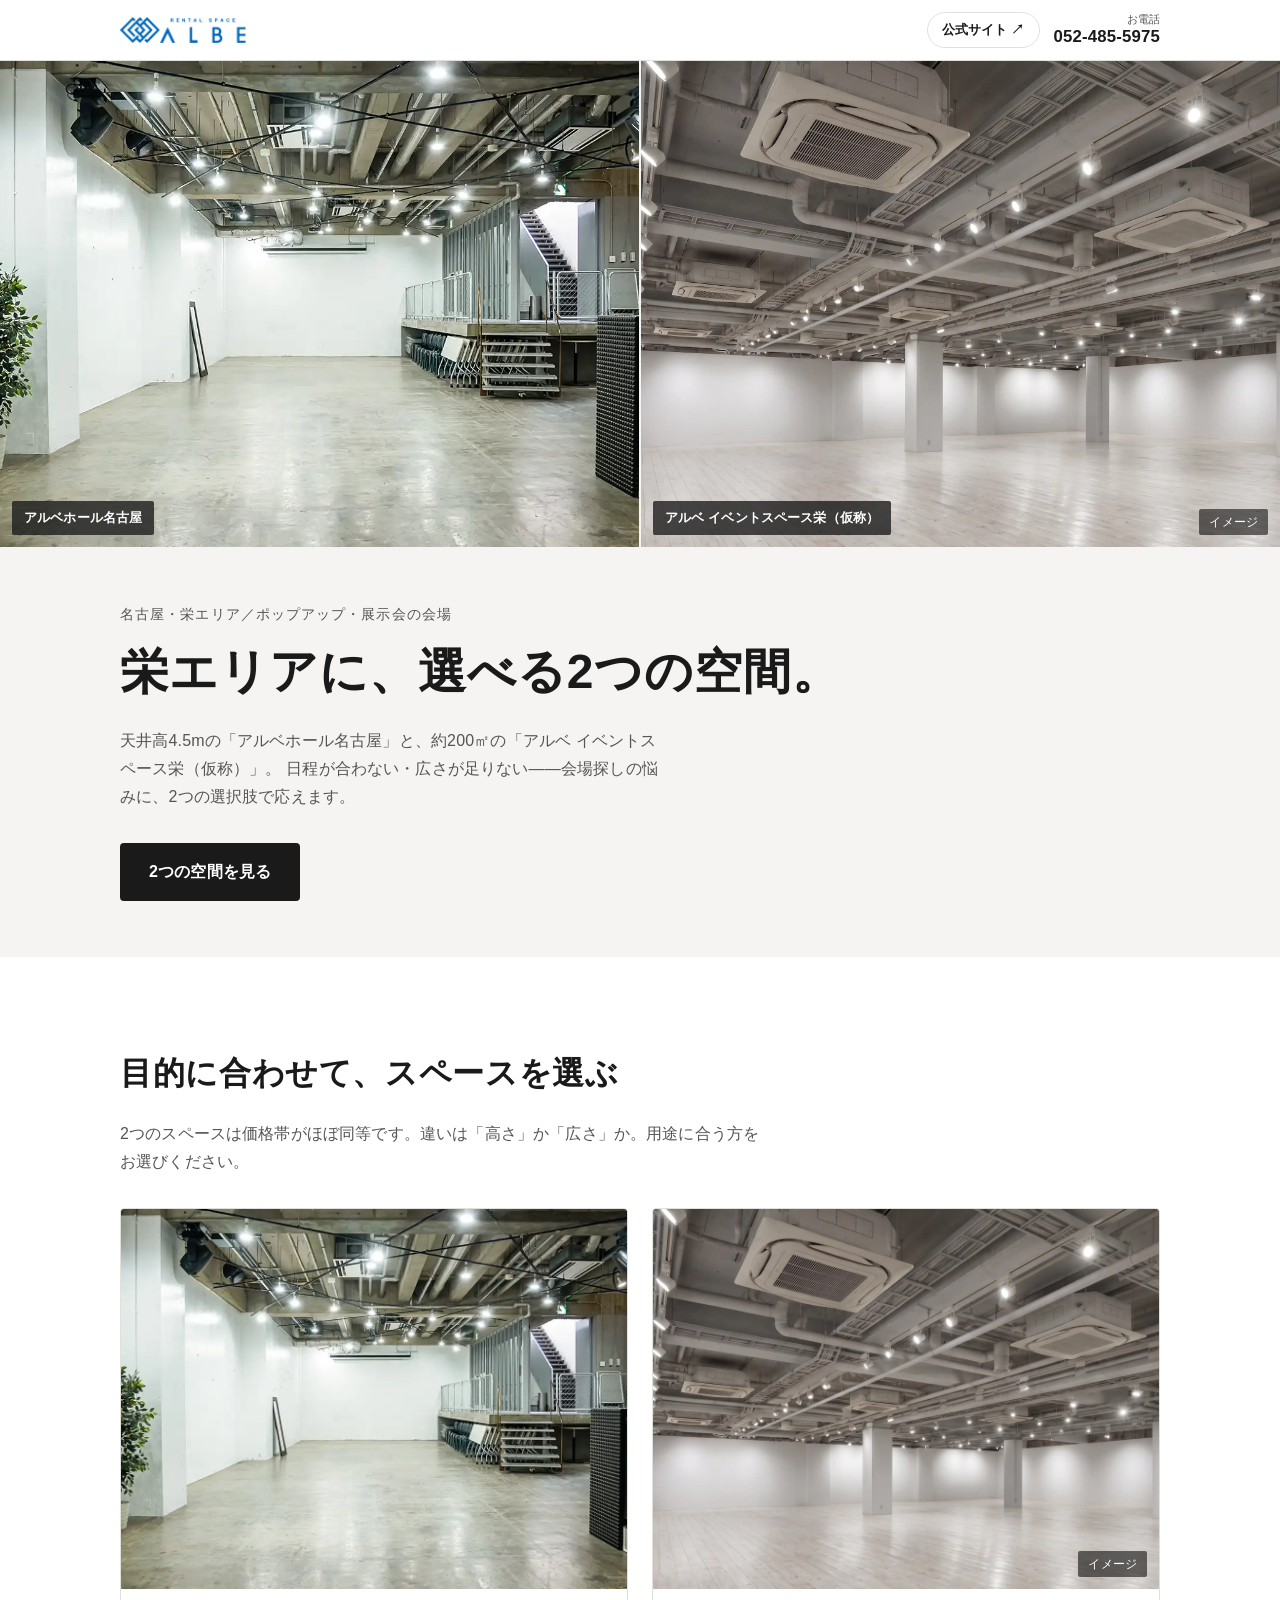
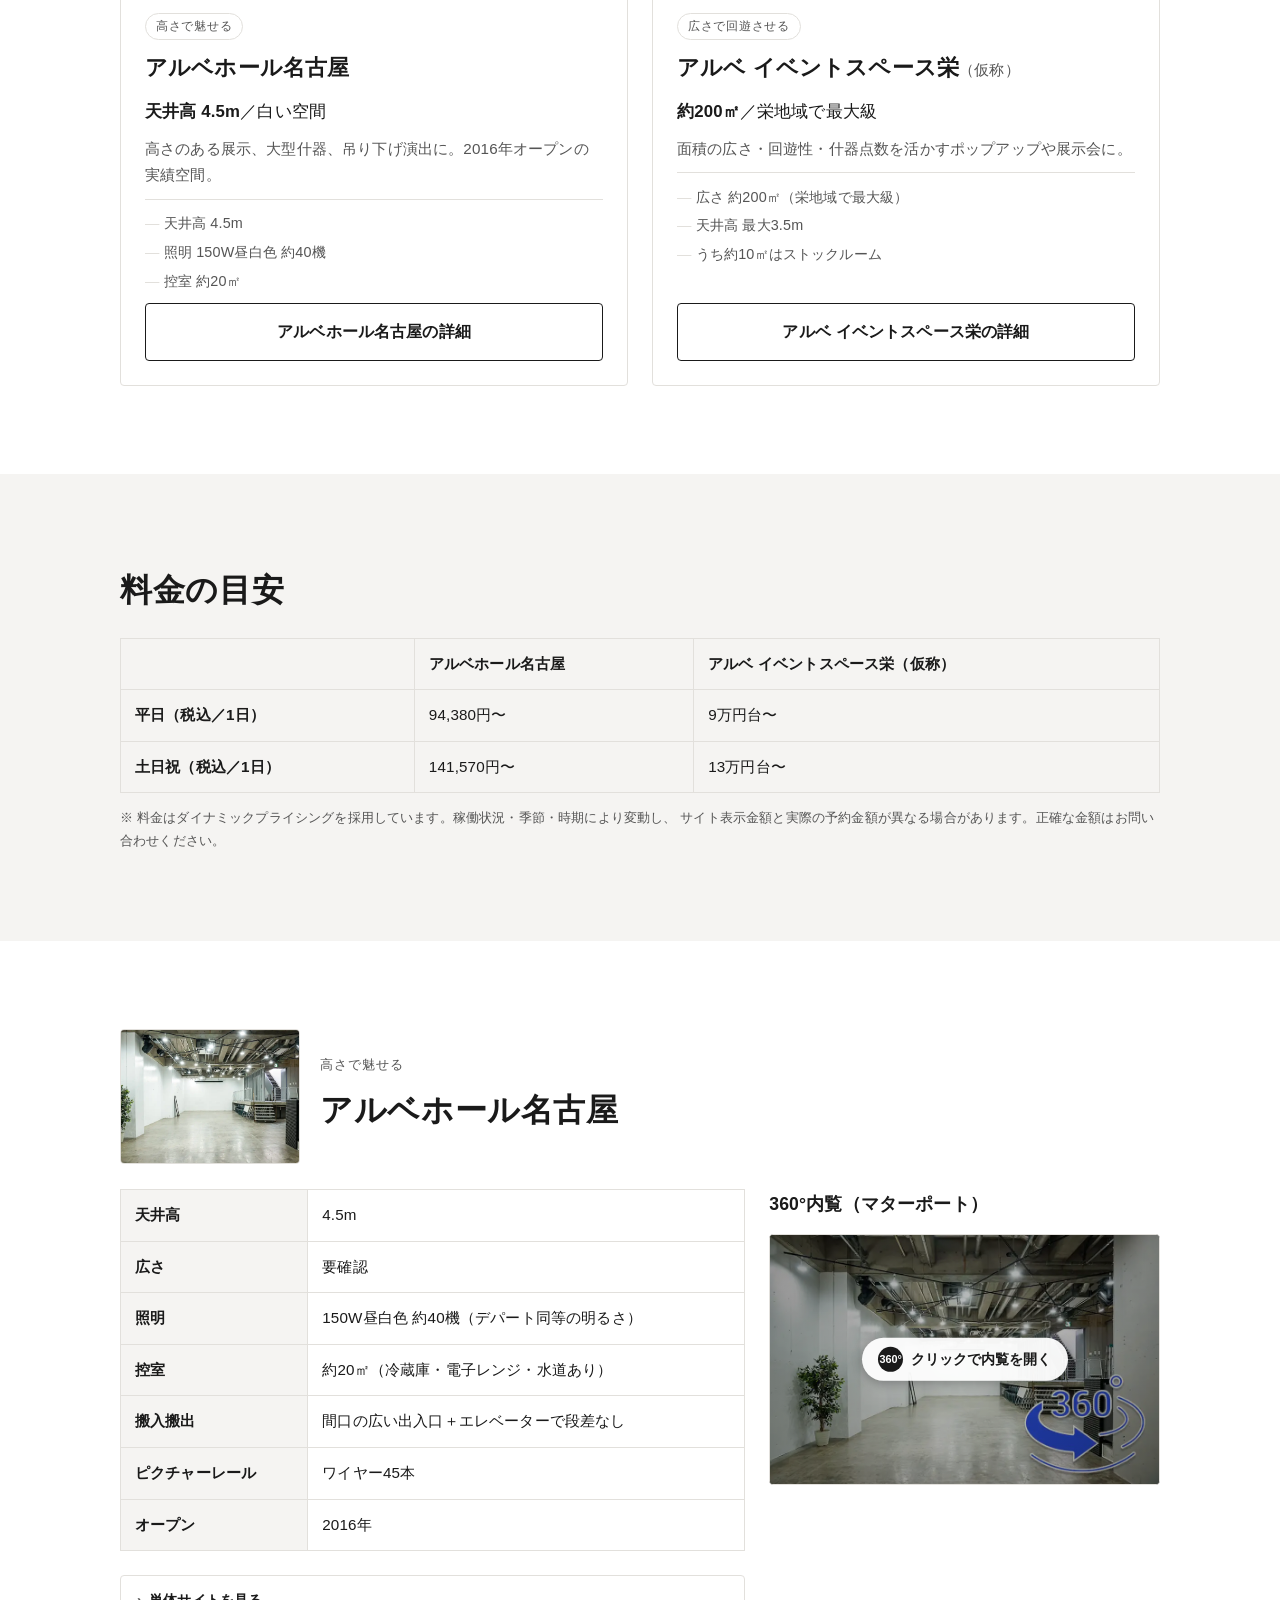
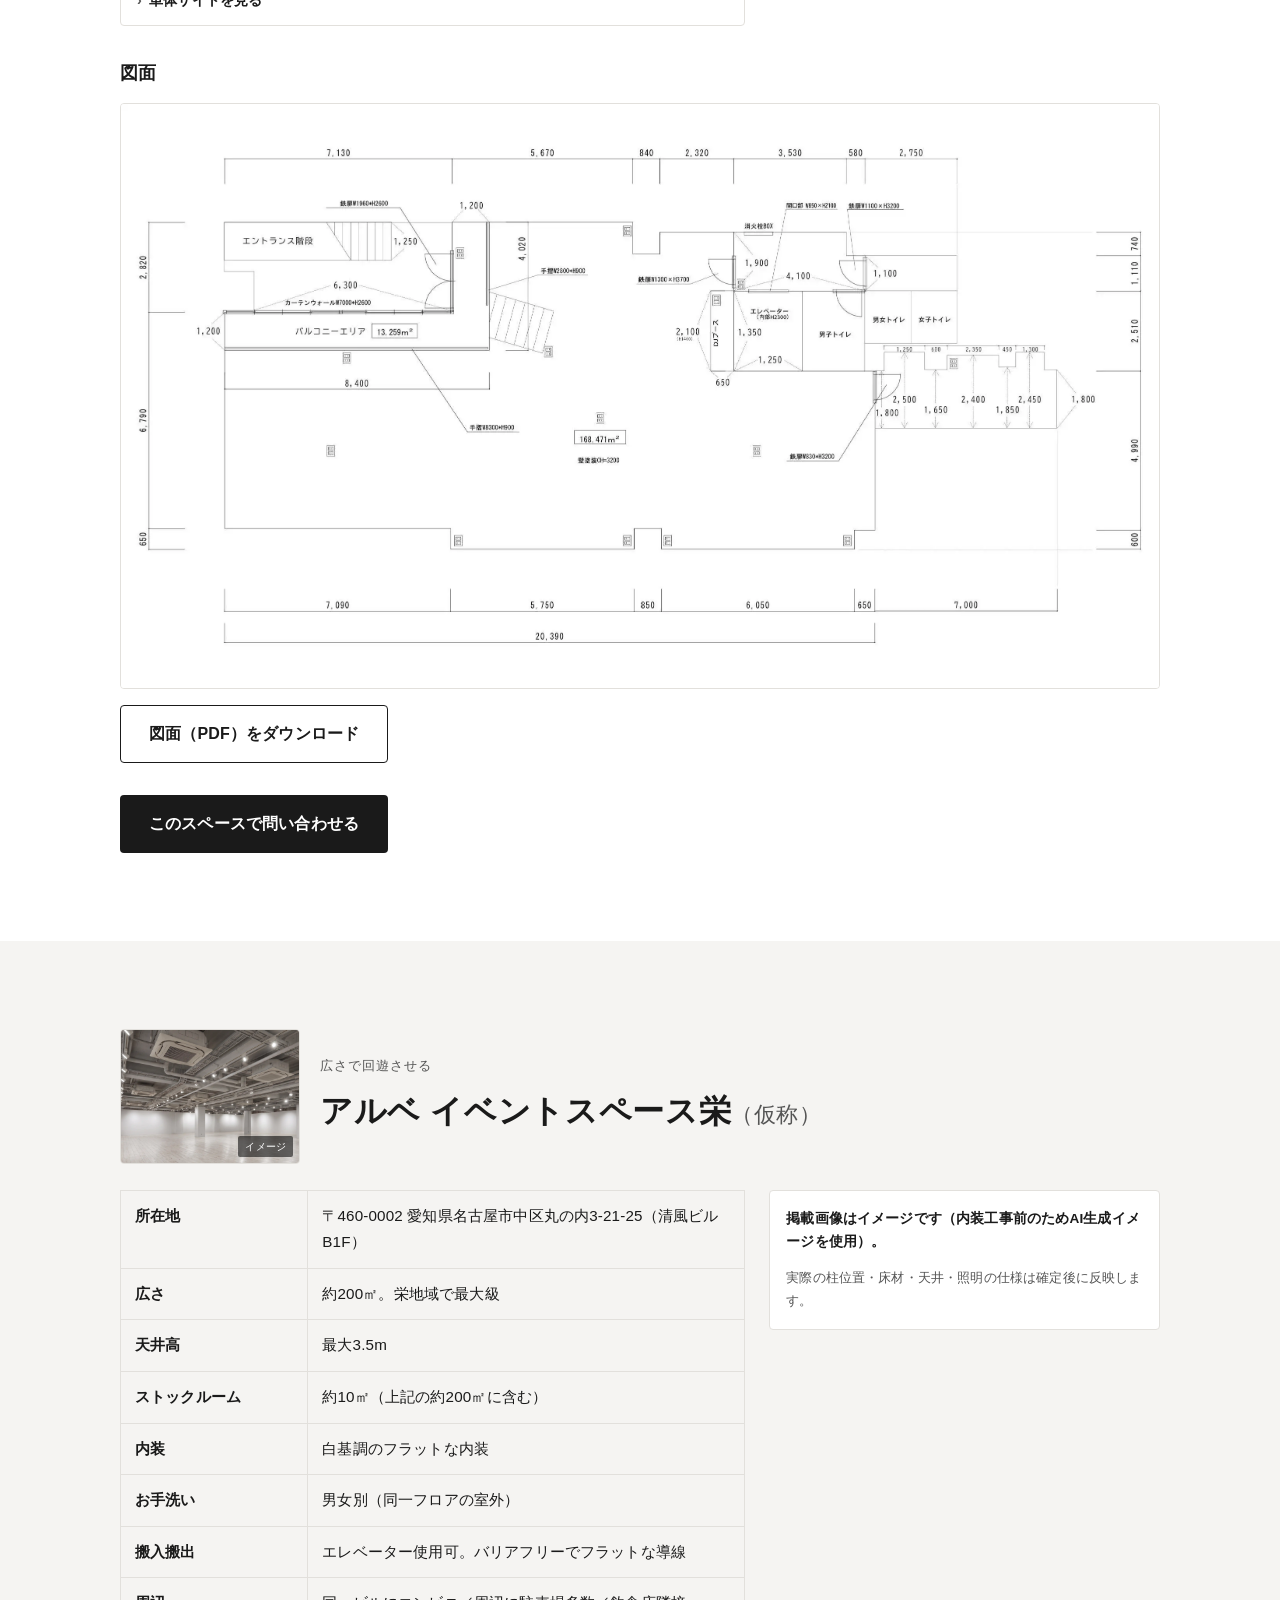
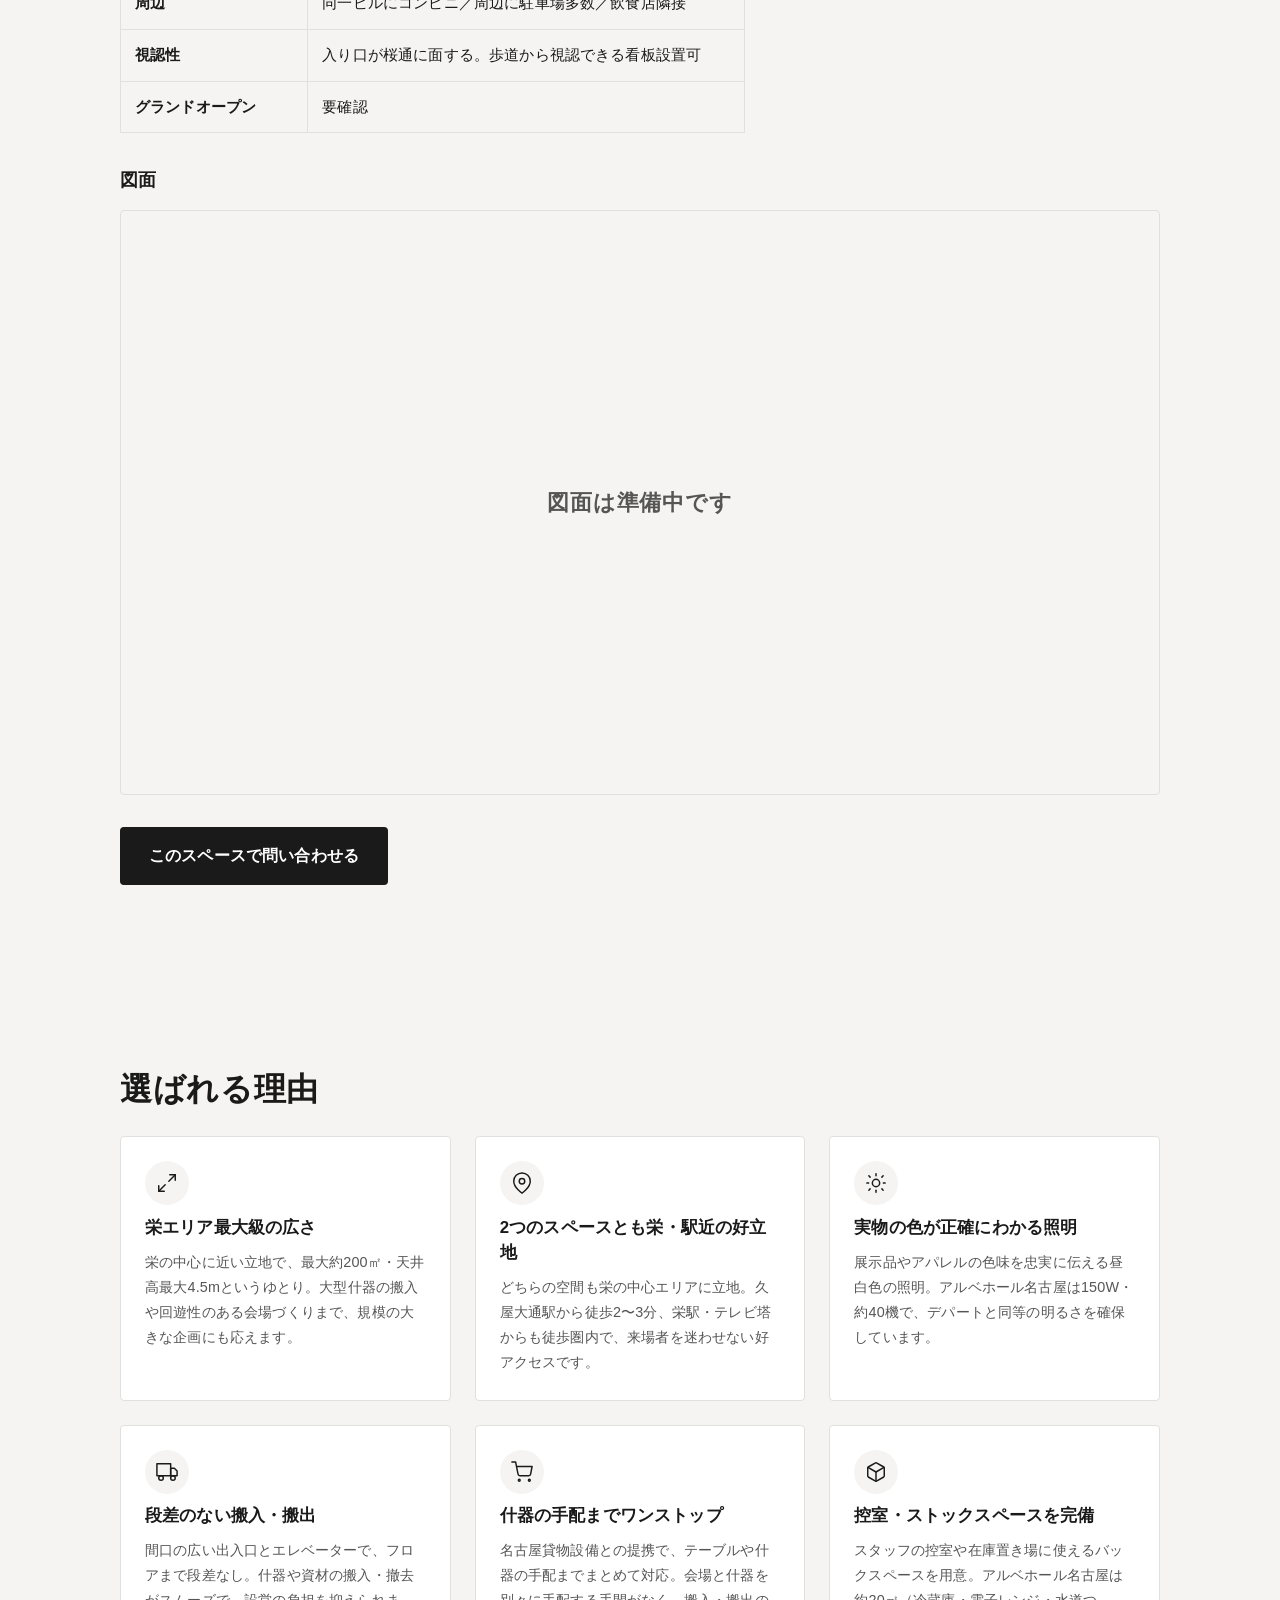
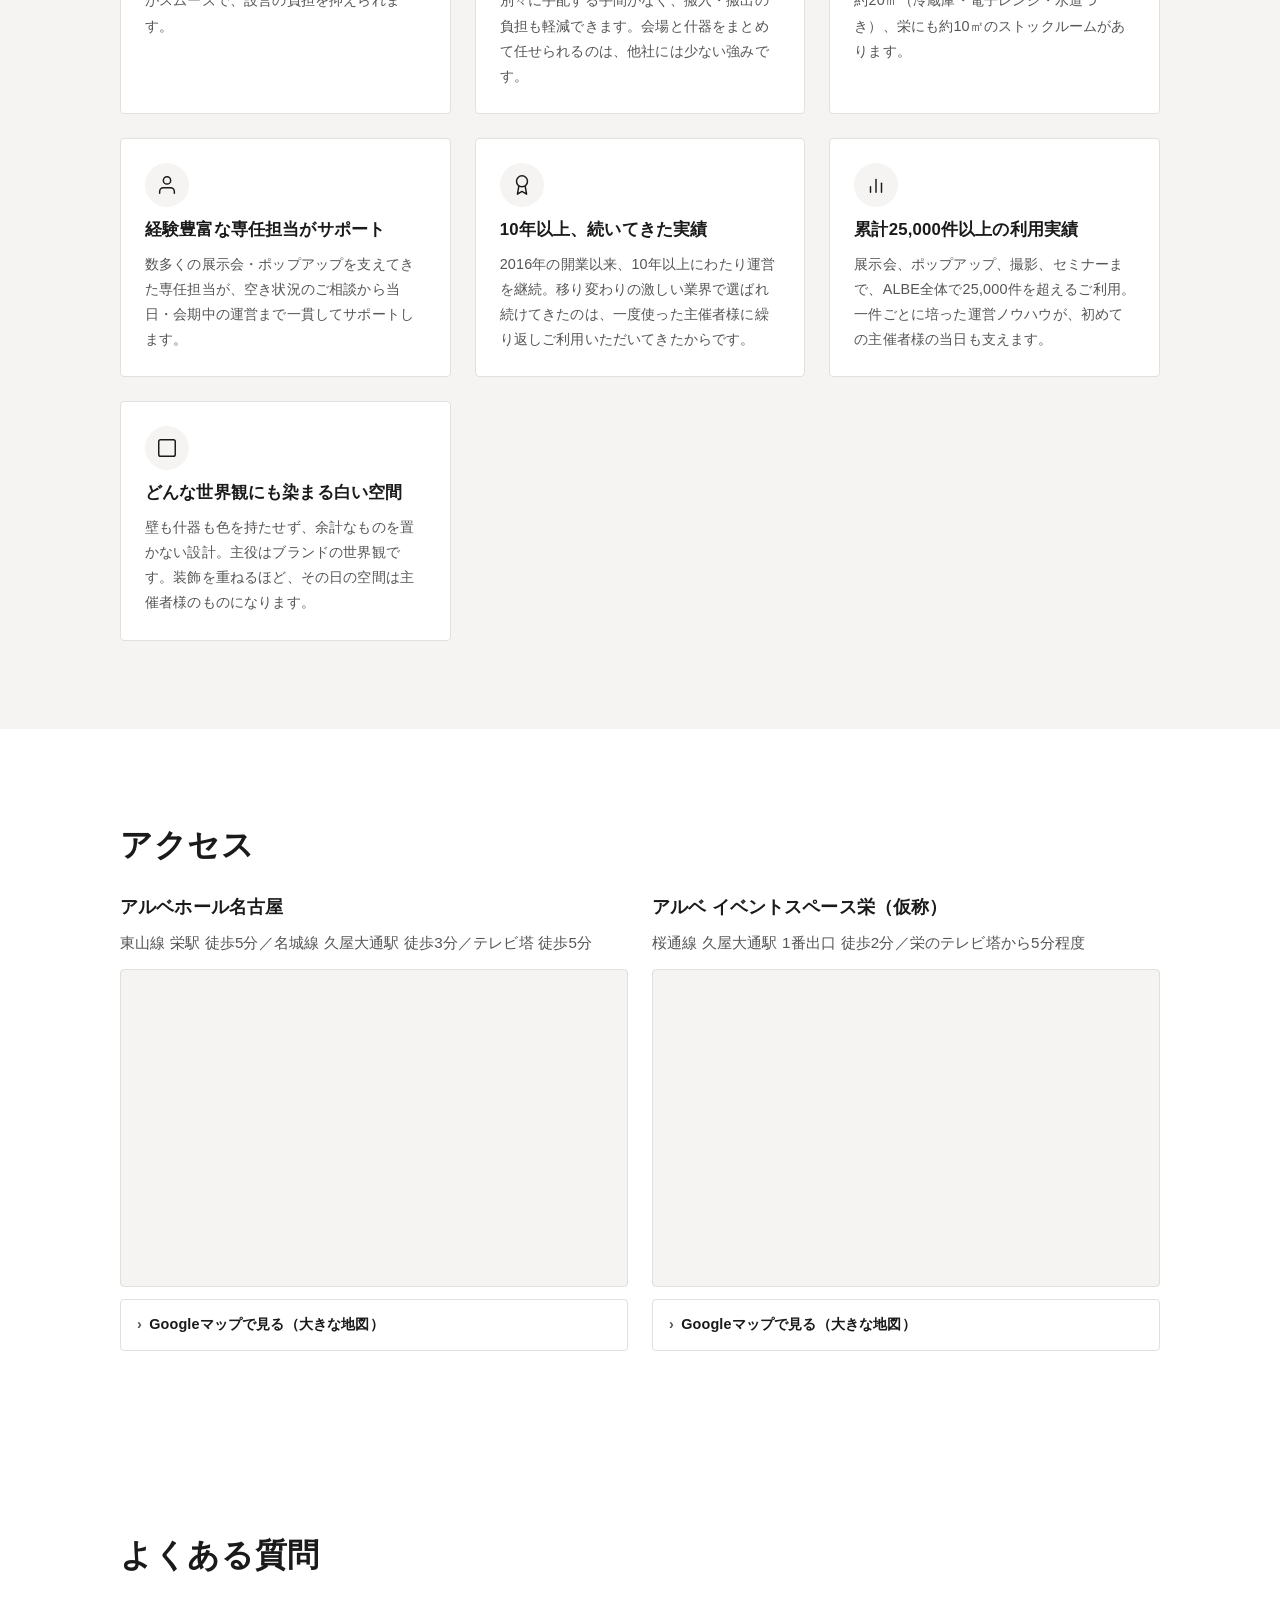
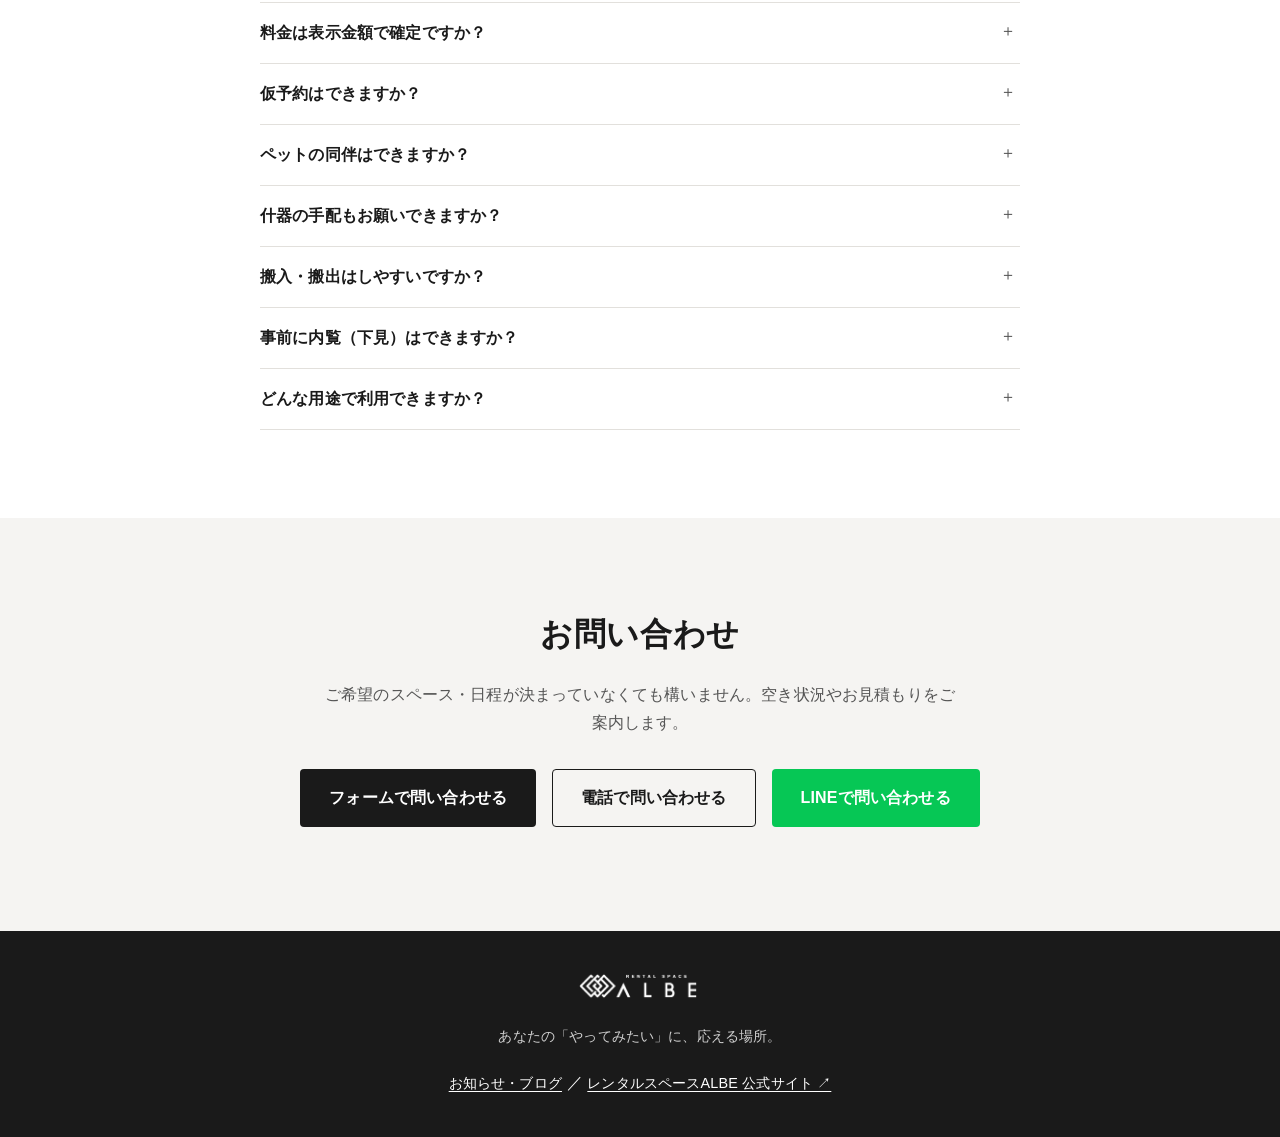
==== index.html @ 9284098d "図面準備中プレースホルダの文字を大きく表示、cache v10" ====
<!doctype html>
<html lang="ja">
<head>
  <meta charset="utf-8">
  <meta name="viewport" content="width=device-width, initial-scale=1">

  <!-- ===== 基本メタ ===== -->
  <title>栄エリアに2つの空間｜レンタルスペースALBE（アルベホール名古屋／アルベ イベントスペース栄）</title>
  <meta name="description" content="名古屋・栄エリアでポップアップ・展示会の会場をお探しの方へ。天井高4.5mのアルベホール名古屋と、約200㎡のアルベ イベントスペース栄（仮称）。2つの空間から選べます。">
  <link rel="canonical" href="https://space-albe.com/lp/">
  <meta name="robots" content="index, follow">

  <!-- ===== OGP（最小） ===== -->
  <meta property="og:type" content="website">
  <meta property="og:title" content="栄エリアに2つの空間｜レンタルスペースALBE">
  <meta property="og:description" content="天井高4.5mのアルベホール名古屋と、約200㎡のアルベ イベントスペース栄（仮称）。ポップアップ・展示会の会場を2つの空間から選べます。">
  <meta property="og:url" content="https://space-albe.com/lp/">
  <meta property="og:site_name" content="レンタルスペースALBE">
  <!-- TODO: og:image を用意（1200x630 推奨） -->

  <!-- ===== LCP画像のプリロード（ファーストビューの2枚） ===== -->
  <!-- TODO: albe-hall-01 / sakae-01 を配置後にコメント解除（LCP改善）
  <link rel="preload" as="image" href="./albe-hall-01.webp" fetchpriority="high">
  <link rel="preload" as="image" href="./albe-sakae-01.webp" fetchpriority="high">
  -->

  <!-- ===== 計測タグ（プレースホルダ・要ID差し替え） ===== -->
  <!-- GA4 + Google広告 gtag。実IDに差し替えるまではコメントのまま。
  <script async src="https://www.googletagmanager.com/gtag/js?id=G-XXXXXXX"></script>
  <script>
    window.dataLayer = window.dataLayer || [];
    function gtag(){dataLayer.push(arguments);}
    gtag('js', new Date());
    gtag('config', 'G-XXXXXXX');        // GA4 測定ID
    gtag('config', 'AW-XXXXXXXXX');     // Google広告 コンバージョンID
  </script>
  -->

  <link rel="stylesheet" href="./style.css?v=10">

  <!-- ===== 構造化データ ===== -->
  <script type="application/ld+json">
  {
    "@context": "https://schema.org",
    "@type": "LocalBusiness",
    "@id": "https://space-albe.com/lp/#albe-hall",
    "name": "アルベホール名古屋",
    "url": "https://albe-hall.com",
    "image": "https://space-albe.com/lp/albe-hall-01.webp",
    "telephone": "+81-52-485-5975",
    "email": "rental@space-albe.com",
    "priceRange": "¥94,380〜¥141,570",
    "address": {
      "@type": "PostalAddress",
      "addressRegion": "愛知県",
      "addressLocality": "名古屋市中区",
      "addressCountry": "JP"
    },
    "geo": {
      "@type": "GeoCoordinates",
      "latitude": 35.173592,
      "longitude": 136.9111232
    },
    "hasMap": "https://maps.app.goo.gl/PGqDgs4J5oBA6rBe6",
    "sameAs": ["https://albe-hall.com"],
    "parentOrganization": {
      "@type": "Organization",
      "name": "レンタルスペースALBE（株式会社ファーストクリエイト）",
      "url": "https://space-albe.com/"
    }
  }
  </script>
  <script type="application/ld+json">
  {
    "@context": "https://schema.org",
    "@type": "LocalBusiness",
    "@id": "https://space-albe.com/lp/#sakae",
    "name": "アルベ イベントスペース栄（仮称）",
    "url": "https://space-albe.com/lp/#sakae",
    "image": "https://space-albe.com/lp/albe-sakae-01.webp",
    "telephone": "+81-52-485-5975",
    "email": "rental@space-albe.com",
    "priceRange": "¥90,000〜¥139,000",
    "address": {
      "@type": "PostalAddress",
      "postalCode": "460-0002",
      "addressRegion": "愛知県",
      "addressLocality": "名古屋市中区",
      "streetAddress": "丸の内3-21-25 清風ビル B1F",
      "addressCountry": "JP"
    },
    "geo": {
      "@type": "GeoCoordinates",
      "latitude": 35.1737861,
      "longitude": 136.9016654
    },
    "parentOrganization": {
      "@type": "Organization",
      "name": "レンタルスペースALBE（株式会社ファーストクリエイト）",
      "url": "https://space-albe.com/"
    }
  }
  </script>
  <script type="application/ld+json">
  {
    "@context": "https://schema.org",
    "@type": "FAQPage",
    "mainEntity": [
      { "@type": "Question", "name": "料金は表示金額で確定ですか？", "acceptedAnswer": { "@type": "Answer", "text": "料金はダイナミックプライシングを採用しており、稼働状況・季節・時期によって変動します。サイト表示の金額は目安で、実際のご予約金額と異なる場合があります。正確な金額はお問い合わせください。" } },
      { "@type": "Question", "name": "仮予約はできますか？", "acceptedAnswer": { "@type": "Answer", "text": "仮予約は原則お受けしていません。ただし、期限を設けることを前提に、営業担当との調整で承れる場合があります。まずはご相談ください。" } },
      { "@type": "Question", "name": "ペットの同伴はできますか？", "acceptedAnswer": { "@type": "Answer", "text": "条件付きで可能です。スペース内で放し飼いにしないこと、糞尿対策（持ち帰りを含む）を徹底いただくことをお守りください。" } },
      { "@type": "Question", "name": "什器の手配もお願いできますか？", "acceptedAnswer": { "@type": "Answer", "text": "はい。名古屋貸物設備との提携により、テーブルや什器の手配まで対応できます。会場と什器をまとめてご依頼いただけるため、搬入・搬出の手間を軽減できます。" } },
      { "@type": "Question", "name": "搬入・搬出はしやすいですか？", "acceptedAnswer": { "@type": "Answer", "text": "間口の広い出入口からフロアまでエレベーターを使用し、段差なく搬入・搬出いただけます。什器や資材の多い企画でもスムーズです。" } },
      { "@type": "Question", "name": "事前に内覧（下見）はできますか？", "acceptedAnswer": { "@type": "Answer", "text": "可能です。アルベホール名古屋は360°バーチャル内覧（マターポート）もご用意しています。日程は担当までご相談ください。" } },
      { "@type": "Question", "name": "どんな用途で利用できますか？", "acceptedAnswer": { "@type": "Answer", "text": "アパレル・宝飾のポップアップストア、各種展示会、撮影、セミナーなど幅広くご利用いただけます。" } }
    ]
  }
  </script>
  <script type="application/ld+json">
  {
    "@context": "https://schema.org",
    "@type": "BreadcrumbList",
    "itemListElement": [
      { "@type": "ListItem", "position": 1, "name": "レンタルスペースALBE", "item": "https://space-albe.com/" },
      { "@type": "ListItem", "position": 2, "name": "栄エリアに2つの空間", "item": "https://space-albe.com/lp/" }
    ]
  }
  </script>
</head>

<body>
  <a class="skip-link" href="#venues">本文へスキップ</a>

  <!-- ===== ヘッダー ===== -->
  <header class="site-header">
    <div class="container header-inner">
      <a class="brand" href="#top" aria-label="レンタルスペースALBE トップへ"><img class="brand-logo" src="logo-s.png" alt="レンタルスペースALBE"></a>
      <nav class="header-nav" aria-label="主要導線">
        <a class="header-official" href="https://space-albe.com/" target="_blank" rel="noopener" data-track="official_site" data-venue="header">公式サイト<span aria-hidden="true"> ↗</span></a>
        <a class="header-tel" href="tel:0524855975" data-track="tel" data-venue="header">
          <span class="header-tel-label">お電話</span>
          <span class="header-tel-num">052-485-5975</span>
        </a>
      </nav>
    </div>
  </header>

  <main>
    <!-- ===== ファーストビュー ===== -->
    <section class="hero" aria-labelledby="hero-title">
      <div class="hero-media hero-media--split">
        <!-- 左：アルベホール名古屋（実写）／右：アルベ イベントスペース栄（イメージ）。LCP要素のため lazy は付けない -->
        <figure class="hero-half">
          <img src="albe-hall-01.webp" alt="アルベホール名古屋の空間。天井高4.5mの白い空間" fetchpriority="high">
          <figcaption class="hero-half-label">アルベホール名古屋</figcaption>
        </figure>
        <figure class="hero-half hero-half--sakae">
          <img src="albe-sakae-01.webp" alt="（仮称）アルベ イベントスペース栄のイメージ。白壁と白木調の床の約200㎡のフラットな空間" fetchpriority="high">
          <figcaption class="hero-half-label">アルベ イベントスペース栄（仮称）</figcaption>
          <p class="image-note">イメージ</p>
        </figure>
      </div>
      <div class="hero-copy container">
        <p class="hero-eyebrow">名古屋・栄エリア／ポップアップ・展示会の会場</p>
        <h1 id="hero-title">栄エリアに、選べる2つの空間。</h1>
        <p class="hero-lead">
          天井高4.5mの「アルベホール名古屋」と、約200㎡の「アルベ イベントスペース栄（仮称）」。
          日程が合わない・広さが足りない——会場探しの悩みに、2つの選択肢で応えます。
        </p>
        <a class="btn btn-primary" href="#venues">2つの空間を見る</a>
      </div>
    </section>

    <!-- ===== 館の選択（最重要セクション） ===== -->
    <section id="venues" class="section venues" aria-labelledby="venues-title">
      <div class="container">
        <h2 id="venues-title" class="section-title">目的に合わせて、スペースを選ぶ</h2>
        <p class="section-lead">
          2つのスペースは価格帯がほぼ同等です。違いは「高さ」か「広さ」か。用途に合う方をお選びください。
        </p>

        <div class="venue-grid">
          <!-- アルベホール名古屋 -->
          <article class="venue-card">
            <div class="venue-card-media">
              <img src="albe-hall-01.webp" alt="アルベホール名古屋の空間" loading="lazy">
            </div>
            <div class="venue-card-body">
              <p class="venue-tag">高さで魅せる</p>
              <h3 class="venue-name">アルベホール名古屋</h3>
              <p class="venue-strength"><strong>天井高 4.5m</strong>／白い空間</p>
              <p class="venue-desc">高さのある展示、大型什器、吊り下げ演出に。2016年オープンの実績空間。</p>
              <ul class="venue-facts">
                <li>天井高 4.5m</li>
                <li>照明 150W昼白色 約40機</li>
                <li>控室 約20㎡</li>
              </ul>
              <a class="btn btn-outline" href="#albe-hall"
                 data-track="select_venue" data-venue="albe-hall">アルベホール名古屋の詳細</a>
            </div>
          </article>

          <!-- アルベ イベントスペース栄 -->
          <article class="venue-card">
            <div class="venue-card-media">
              <img src="albe-sakae-01.webp" alt="（仮称）アルベ イベントスペース栄のイメージ" loading="lazy">
              <p class="image-note">イメージ</p>
            </div>
            <div class="venue-card-body">
              <p class="venue-tag">広さで回遊させる</p>
              <h3 class="venue-name">アルベ イベントスペース栄<span class="tentative">（仮称）</span></h3>
              <p class="venue-strength"><strong>約200㎡</strong>／栄地域で最大級</p>
              <p class="venue-desc">面積の広さ・回遊性・什器点数を活かすポップアップや展示会に。</p>
              <ul class="venue-facts">
                <li>広さ 約200㎡（栄地域で最大級）</li>
                <li>天井高 最大3.5m</li>
                <li>うち約10㎡はストックルーム</li>
              </ul>
              <a class="btn btn-outline" href="#sakae"
                 data-track="select_venue" data-venue="sakae">アルベ イベントスペース栄の詳細</a>
            </div>
          </article>
        </div>
      </div>
    </section>

    <!-- ===== 料金（早い位置に配置＝自己選別） ===== -->
    <section id="pricing" class="section pricing" aria-labelledby="pricing-title">
      <div class="container">
        <h2 id="pricing-title" class="section-title">料金の目安</h2>
        <div class="table-wrap">
          <table class="spec-table">
            <thead>
              <tr>
                <th scope="col">　</th>
                <th scope="col">アルベホール名古屋</th>
                <th scope="col">アルベ イベントスペース栄（仮称）</th>
              </tr>
            </thead>
            <tbody>
              <tr>
                <th scope="row">平日（税込／1日）</th>
                <td>94,380円〜</td>
                <td>9万円台〜</td>
              </tr>
              <tr>
                <th scope="row">土日祝（税込／1日）</th>
                <td>141,570円〜</td>
                <td>13万円台〜</td>
              </tr>
            </tbody>
          </table>
        </div>
        <p class="note">
          ※ 料金はダイナミックプライシングを採用しています。稼働状況・季節・時期により変動し、
          サイト表示金額と実際の予約金額が異なる場合があります。正確な金額はお問い合わせください。
        </p>
      </div>
    </section>

    <!-- ===== 各館の詳細スペック ===== -->
    <section id="albe-hall" class="section detail" aria-labelledby="albe-hall-title">
      <div class="container">
        <div class="detail-head">
          <figure class="detail-media">
            <img src="albe-hall-01.webp" alt="アルベホール名古屋の空間。コンクリート床・白壁・スケルトン天井" loading="lazy">
          </figure>
          <div class="detail-head-text">
            <p class="detail-eyebrow">高さで魅せる</p>
            <h2 id="albe-hall-title" class="section-title">アルベホール名古屋</h2>
          </div>
        </div>
        <div class="detail-grid">
          <div class="table-wrap">
            <table class="spec-table spec-table--pairs">
              <tbody>
                <tr><th scope="row">天井高</th><td>4.5m</td></tr>
                <tr><th scope="row">広さ</th><td><!-- TODO: 面積数値 要確認 -->要確認</td></tr>
                <tr><th scope="row">照明</th><td>150W昼白色 約40機（デパート同等の明るさ）</td></tr>
                <tr><th scope="row">控室</th><td>約20㎡（冷蔵庫・電子レンジ・水道あり）</td></tr>
                <tr><th scope="row">搬入搬出</th><td>間口の広い出入口＋エレベーターで段差なし</td></tr>
                <tr><th scope="row">ピクチャーレール</th><td>ワイヤー45本</td></tr>
                <tr><th scope="row">オープン</th><td>2016年</td></tr>
              </tbody>
            </table>
          </div>
          <div class="matterport">
            <h3 class="floorplan-title">360°内覧（マターポート）</h3>
            <button type="button" class="mp-thumb" data-mp="https://my.matterport.com/show/?m=JcEfzJ5ZYnq"
                    data-track="matterport" data-venue="albe-hall" aria-label="360°バーチャル内覧を開く">
              <img src="albe-hall-03.webp" alt="アルベホール名古屋の360°内覧" loading="lazy">
              <span class="mp-badge" aria-hidden="true"><span class="mp-badge-icon">360°</span>クリックで内覧を開く</span>
            </button>
          </div>
          <div class="detail-links">
            <a class="link-item" href="https://albe-hall.com" target="_blank" rel="noopener">単体サイトを見る</a>
          </div>
        </div>
        <div class="floorplan">
          <h3 class="floorplan-title">図面</h3>
          <figure class="floorplan-media">
            <img src="albe-hall-02.webp" alt="アルベホール名古屋の図面" loading="lazy">
          </figure>
          <a class="btn btn-outline btn-download" href="albe-hall-02.pdf" target="_blank" rel="noopener" download data-track="floorplan_pdf" data-venue="albe-hall">図面（PDF）をダウンロード</a>
        </div>
        <div class="detail-cta">
          <a class="btn btn-primary" href="https://space-albe.com/contact/?venue=albe-hall"
             data-track="to_form" data-venue="albe-hall">このスペースで問い合わせる</a>
        </div>
      </div>
    </section>

    <section id="sakae" class="section detail detail--alt" aria-labelledby="sakae-title">
      <div class="container">
        <div class="detail-head">
          <figure class="detail-media">
            <img src="albe-sakae-01.webp" alt="（仮称）アルベ イベントスペース栄のイメージ。白壁と白木調の床の約200㎡のフラットな空間" loading="lazy">
            <p class="image-note">イメージ</p>
          </figure>
          <div class="detail-head-text">
            <p class="detail-eyebrow">広さで回遊させる</p>
            <h2 id="sakae-title" class="section-title">アルベ イベントスペース栄<span class="tentative">（仮称）</span></h2>
          </div>
        </div>
        <div class="detail-grid">
          <div class="table-wrap">
            <table class="spec-table spec-table--pairs">
              <tbody>
                <tr><th scope="row">所在地</th><td>〒460-0002 愛知県名古屋市中区丸の内3-21-25（清風ビル B1F）</td></tr>
                <tr><th scope="row">広さ</th><td>約200㎡。栄地域で最大級</td></tr>
                <tr><th scope="row">天井高</th><td>最大3.5m</td></tr>
                <tr><th scope="row">ストックルーム</th><td>約10㎡（上記の約200㎡に含む）</td></tr>
                <tr><th scope="row">内装</th><td>白基調のフラットな内装</td></tr>
                <tr><th scope="row">お手洗い</th><td>男女別（同一フロアの室外）</td></tr>
                <tr><th scope="row">搬入搬出</th><td>エレベーター使用可。バリアフリーでフラットな導線</td></tr>
                <tr><th scope="row">周辺</th><td>同一ビルにコンビニ／周辺に駐車場多数／飲食店隣接</td></tr>
                <tr><th scope="row">視認性</th><td>入り口が桜通に面する。歩道から視認できる看板設置可</td></tr>
                <tr><th scope="row">グランドオープン</th><td><!-- TODO: 開業時期 要確認（2026年11月の可能性） -->要確認</td></tr>
              </tbody>
            </table>
          </div>
          <div class="detail-note-box">
            <p class="image-note">掲載画像はイメージです（内装工事前のためAI生成イメージを使用）。</p>
            <p class="note">実際の柱位置・床材・天井・照明の仕様は確定後に反映します。</p>
          </div>
        </div>
        <div class="floorplan">
          <h3 class="floorplan-title">図面</h3>
          <figure class="floorplan-media floorplan-media--pending">
            <span>図面は準備中です</span>
          </figure>
        </div>
        <div class="detail-cta">
          <a class="btn btn-primary" href="https://space-albe.com/contact/?venue=sakae"
             data-track="to_form" data-venue="sakae">このスペースで問い合わせる</a>
        </div>
      </div>
    </section>

    <!-- ===== 選ばれる理由 ===== -->
    <section id="reasons" class="section reasons" aria-labelledby="reasons-title">
      <div class="container">
        <h2 id="reasons-title" class="section-title">選ばれる理由</h2>
        <div class="reason-grid">
          <div class="reason-card">
            <span class="reason-icon" aria-hidden="true"><svg viewBox="0 0 24 24" fill="none" stroke="currentColor" stroke-width="1.6" stroke-linecap="round" stroke-linejoin="round"><path d="M15 3h6v6"/><path d="M9 21H3v-6"/><path d="M21 3l-7 7"/><path d="M3 21l7-7"/></svg></span>
            <h3>栄エリア最大級の広さ</h3>
            <p>栄の中心に近い立地で、最大約200㎡・天井高最大4.5mというゆとり。大型什器の搬入や回遊性のある会場づくりまで、規模の大きな企画にも応えます。</p>
          </div>
          <div class="reason-card">
            <span class="reason-icon" aria-hidden="true"><svg viewBox="0 0 24 24" fill="none" stroke="currentColor" stroke-width="1.6" stroke-linecap="round" stroke-linejoin="round"><path d="M21 10c0 7-9 13-9 13s-9-6-9-13a9 9 0 0 1 18 0z"/><circle cx="12" cy="10" r="3"/></svg></span>
            <h3>2つのスペースとも栄・駅近の好立地</h3>
            <p>どちらの空間も栄の中心エリアに立地。久屋大通駅から徒歩2〜3分、栄駅・テレビ塔からも徒歩圏内で、来場者を迷わせない好アクセスです。</p>
          </div>
          <div class="reason-card">
            <span class="reason-icon" aria-hidden="true"><svg viewBox="0 0 24 24" fill="none" stroke="currentColor" stroke-width="1.6" stroke-linecap="round" stroke-linejoin="round"><circle cx="12" cy="12" r="4"/><line x1="12" y1="2" x2="12" y2="4"/><line x1="12" y1="20" x2="12" y2="22"/><line x1="4.2" y1="4.2" x2="5.6" y2="5.6"/><line x1="18.4" y1="18.4" x2="19.8" y2="19.8"/><line x1="2" y1="12" x2="4" y2="12"/><line x1="20" y1="12" x2="22" y2="12"/><line x1="4.2" y1="19.8" x2="5.6" y2="18.4"/><line x1="18.4" y1="5.6" x2="19.8" y2="4.2"/></svg></span>
            <h3>実物の色が正確にわかる照明</h3>
            <p>展示品やアパレルの色味を忠実に伝える昼白色の照明。アルベホール名古屋は150W・約40機で、デパートと同等の明るさを確保しています。</p>
          </div>
          <div class="reason-card">
            <span class="reason-icon" aria-hidden="true"><svg viewBox="0 0 24 24" fill="none" stroke="currentColor" stroke-width="1.6" stroke-linecap="round" stroke-linejoin="round"><rect x="1" y="3" width="15" height="13"/><path d="M16 8h4l3 3v5h-7z"/><circle cx="5.5" cy="18.5" r="2.5"/><circle cx="18.5" cy="18.5" r="2.5"/></svg></span>
            <h3>段差のない搬入・搬出</h3>
            <p>間口の広い出入口とエレベーターで、フロアまで段差なし。什器や資材の搬入・撤去がスムーズで、設営の負担を抑えられます。</p>
          </div>
          <div class="reason-card">
            <span class="reason-icon" aria-hidden="true"><svg viewBox="0 0 24 24" fill="none" stroke="currentColor" stroke-width="1.6" stroke-linecap="round" stroke-linejoin="round"><circle cx="9" cy="21" r="1"/><circle cx="20" cy="21" r="1"/><path d="M1 1h4l2.68 13.39a2 2 0 0 0 2 1.61h9.72a2 2 0 0 0 2-1.61L23 6H6"/></svg></span>
            <h3>什器の手配までワンストップ</h3>
            <p>名古屋貸物設備との提携で、テーブルや什器の手配までまとめて対応。会場と什器を別々に手配する手間がなく、搬入・搬出の負担も軽減できます。会場と什器をまとめて任せられるのは、他社には少ない強みです。</p>
          </div>
          <div class="reason-card">
            <span class="reason-icon" aria-hidden="true"><svg viewBox="0 0 24 24" fill="none" stroke="currentColor" stroke-width="1.6" stroke-linecap="round" stroke-linejoin="round"><path d="M21 16V8a2 2 0 0 0-1-1.73l-7-4a2 2 0 0 0-2 0l-7 4A2 2 0 0 0 3 8v8a2 2 0 0 0 1 1.73l7 4a2 2 0 0 0 2 0l7-4A2 2 0 0 0 21 16z"/><polyline points="3.27 6.96 12 12.01 20.73 6.96"/><line x1="12" y1="22.08" x2="12" y2="12"/></svg></span>
            <h3>控室・ストックスペースを完備</h3>
            <p>スタッフの控室や在庫置き場に使えるバックスペースを用意。アルベホール名古屋は約20㎡（冷蔵庫・電子レンジ・水道つき）、栄にも約10㎡のストックルームがあります。</p>
          </div>
          <div class="reason-card">
            <span class="reason-icon" aria-hidden="true"><svg viewBox="0 0 24 24" fill="none" stroke="currentColor" stroke-width="1.6" stroke-linecap="round" stroke-linejoin="round"><path d="M20 21v-2a4 4 0 0 0-4-4H8a4 4 0 0 0-4 4v2"/><circle cx="12" cy="7" r="4"/></svg></span>
            <h3>経験豊富な専任担当がサポート</h3>
            <p>数多くの展示会・ポップアップを支えてきた専任担当が、空き状況のご相談から当日・会期中の運営まで一貫してサポートします。</p>
          </div>
          <div class="reason-card">
            <span class="reason-icon" aria-hidden="true"><svg viewBox="0 0 24 24" fill="none" stroke="currentColor" stroke-width="1.6" stroke-linecap="round" stroke-linejoin="round"><circle cx="12" cy="8" r="6"/><path d="M8.5 13.5L7 22l5-3 5 3-1.5-8.5"/></svg></span>
            <h3>10年以上、続いてきた実績</h3>
            <p>2016年の開業以来、10年以上にわたり運営を継続。移り変わりの激しい業界で選ばれ続けてきたのは、一度使った主催者様に繰り返しご利用いただいてきたからです。</p>
          </div>
          <div class="reason-card">
            <span class="reason-icon" aria-hidden="true"><svg viewBox="0 0 24 24" fill="none" stroke="currentColor" stroke-width="1.6" stroke-linecap="round" stroke-linejoin="round"><line x1="6" y1="20" x2="6" y2="14"/><line x1="12" y1="20" x2="12" y2="6"/><line x1="18" y1="20" x2="18" y2="10"/></svg></span>
            <h3>累計25,000件以上の利用実績</h3>
            <p>展示会、ポップアップ、撮影、セミナーまで、ALBE全体で25,000件を超えるご利用。一件ごとに培った運営ノウハウが、初めての主催者様の当日も支えます。</p>
          </div>
          <div class="reason-card">
            <span class="reason-icon" aria-hidden="true"><svg viewBox="0 0 24 24" fill="none" stroke="currentColor" stroke-width="1.6" stroke-linecap="round" stroke-linejoin="round"><rect x="3" y="3" width="18" height="18" rx="2"/></svg></span>
            <h3>どんな世界観にも染まる白い空間</h3>
            <p>壁も什器も色を持たせず、余計なものを置かない設計。主役はブランドの世界観です。装飾を重ねるほど、その日の空間は主催者様のものになります。</p>
          </div>
        </div>
      </div>
    </section>

    <!-- ===== アクセス ===== -->
    <section id="access" class="section access" aria-labelledby="access-title">
      <div class="container">
        <h2 id="access-title" class="section-title">アクセス</h2>
        <div class="access-grid">
          <div class="access-item">
            <h3>アルベホール名古屋</h3>
            <p>東山線 栄駅 徒歩5分／名城線 久屋大通駅 徒歩3分／テレビ塔 徒歩5分</p>
            <div class="map-embed">
              <iframe src="https://www.google.com/maps/embed?pb=!1m18!1m12!1m3!1d3261.3193600533255!2d136.9111232!3d35.173592!2m3!1f0!2f0!3f0!3m2!1i1024!2i768!4f13.1!3m3!1m2!1s0x600371dbcc308675%3A0xc1dfffa3d8590120!2z44Ki44Or44OZ44Ob44O844Or5ZCN5Y-k5bGL!5e0!3m2!1sja!2sjp!4v1786441379130!5m2!1sja!2sjp" style="border:0;" allowfullscreen="" loading="lazy" referrerpolicy="strict-origin-when-cross-origin" title="アルベホール名古屋の地図"></iframe>
            </div>
            <a class="link-item" href="https://maps.app.goo.gl/PGqDgs4J5oBA6rBe6" target="_blank" rel="noopener">Googleマップで見る（大きな地図）</a>
          </div>
          <div class="access-item">
            <h3>アルベ イベントスペース栄（仮称）</h3>
            <p>桜通線 久屋大通駅 1番出口 徒歩2分／栄のテレビ塔から5分程度</p>
            <div class="map-embed">
              <iframe src="https://www.google.com/maps/embed?pb=!1m18!1m12!1m3!1d3261.311575623752!2d136.90166537621408!3d35.17378605768173!2m3!1f0!2f0!3f0!3m2!1i1024!2i768!4f13.1!3m3!1m2!1s0x6003712a94b78433%3A0x8dffe7ee6267a0f!2z44CSNDYwLTAwMDIg5oSb55-l55yM5ZCN5Y-k5bGL5biC5Lit5Yy65Li444Gu5YaF77yT5LiB55uu77yS77yR4oiS77yS77yVIOa4hemiqOODk-ODqw!5e0!3m2!1sja!2sjp!4v1786441421566!5m2!1sja!2sjp" style="border:0;" allowfullscreen="" loading="lazy" referrerpolicy="strict-origin-when-cross-origin" title="アルベ イベントスペース栄の地図"></iframe>
            </div>
            <a class="link-item" href="https://www.google.com/maps/search/?api=1&query=%E6%84%9B%E7%9F%A5%E7%9C%8C%E5%90%8D%E5%8F%A4%E5%B1%8B%E5%B8%82%E4%B8%AD%E5%8C%BA%E4%B8%B8%E3%81%AE%E5%86%853-21-25%E6%B8%85%E9%A2%A8%E3%83%93%E3%83%AB" target="_blank" rel="noopener">Googleマップで見る（大きな地図）</a>
          </div>
        </div>
      </div>
    </section>

    <!-- ===== よくある質問 ===== -->
    <section id="faq" class="section faq" aria-labelledby="faq-title">
      <div class="container">
        <h2 id="faq-title" class="section-title">よくある質問</h2>
        <div class="faq-list">
          <details class="faq-item">
            <summary>料金は表示金額で確定ですか？</summary>
            <div class="faq-answer"><p>料金はダイナミックプライシングを採用しており、稼働状況・季節・時期によって変動します。サイト表示の金額は目安で、実際のご予約金額と異なる場合があります。正確な金額はお問い合わせください。</p></div>
          </details>
          <details class="faq-item">
            <summary>仮予約はできますか？</summary>
            <div class="faq-answer"><p>仮予約は原則お受けしていません。ただし、期限を設けることを前提に、営業担当との調整で承れる場合があります。まずはご相談ください。</p></div>
          </details>
          <details class="faq-item">
            <summary>ペットの同伴はできますか？</summary>
            <div class="faq-answer"><p>条件付きで可能です。①スペース内で放し飼いにしないこと、②糞尿対策（持ち帰りを含む）を徹底いただくこと、の2点をお守りください。</p></div>
          </details>
          <details class="faq-item">
            <summary>什器の手配もお願いできますか？</summary>
            <div class="faq-answer"><p>はい。名古屋貸物設備との提携により、テーブルや什器の手配まで対応できます。会場と什器をまとめてご依頼いただけるため、搬入・搬出の手間を軽減できます。</p></div>
          </details>
          <details class="faq-item">
            <summary>搬入・搬出はしやすいですか？</summary>
            <div class="faq-answer"><p>間口の広い出入口からフロアまでエレベーターを使用し、段差なく搬入・搬出いただけます。什器や資材の多い企画でもスムーズです。</p></div>
          </details>
          <details class="faq-item">
            <summary>事前に内覧（下見）はできますか？</summary>
            <div class="faq-answer"><p>可能です。アルベホール名古屋は360°バーチャル内覧（マターポート）もご用意しています。日程は担当までご相談ください。</p></div>
          </details>
          <details class="faq-item">
            <summary>どんな用途で利用できますか？</summary>
            <div class="faq-answer"><p>アパレル・宝飾のポップアップストア、各種展示会、撮影、セミナーなど幅広くご利用いただけます。</p></div>
          </details>
        </div>
      </div>
    </section>

    <!-- ===== CTA / 問い合わせ ===== -->
    <section id="contact" class="section contact" aria-labelledby="contact-title">
      <div class="container">
        <h2 id="contact-title" class="section-title">お問い合わせ</h2>
        <p class="section-lead">ご希望のスペース・日程が決まっていなくても構いません。空き状況やお見積もりをご案内します。</p>
        <div class="contact-actions">
          <a class="btn btn-primary" href="https://space-albe.com/contact/"
             data-track="to_form" data-venue="general">フォームで問い合わせる</a>
          <a class="btn btn-outline" href="tel:0524855975" data-track="tel" data-venue="general">電話で問い合わせる</a>
          <a class="btn btn-line" href="https://page.line.me/565eerld?openQrModal=true" target="_blank" rel="noopener"
             data-track="line" data-venue="general">LINEで問い合わせる</a>
        </div>
      </div>
    </section>
  </main>

  <!-- ===== フッター ===== -->
  <footer class="site-footer">
    <div class="container">
      <p class="footer-brand"><img class="footer-logo" src="logo-w.png" alt="レンタルスペースALBE"></p>
      <p class="footer-tagline">あなたの「やってみたい」に、応える場所。</p>
      <p class="footer-links"><a href="./blog/" data-track="to_blog" data-venue="footer">お知らせ・ブログ</a> ／ <a href="https://space-albe.com/" target="_blank" rel="noopener" data-track="official_site" data-venue="footer">レンタルスペースALBE 公式サイト ↗</a></p>
    </div>
  </footer>

  <!-- ===== スマホ追従CTA ===== -->
  <div class="sticky-cta" aria-hidden="false">
    <a class="btn btn-primary" href="https://space-albe.com/contact/" data-track="to_form" data-venue="sticky">問い合わせ</a>
    <a class="btn btn-line" href="https://page.line.me/565eerld?openQrModal=true" target="_blank" rel="noopener" data-track="line" data-venue="sticky">LINE</a>
  </div>

  <script src="./tracking.js?v=9" defer></script>
</body>
</html>
---- style.css ----
/* =========================================================
   レンタルスペースALBE 両館比較LP
   白基調・最小限・アクセント1色。素のCSSのみ。
   ========================================================= */

/* ---- デザイントークン ---- */
:root {
  /* 素材感：白木の床／スケルトン天井のグレー／フェンスのメタリック */
  --c-bg:        #ffffff;
  --c-bg-alt:    #f5f4f2;   /* 白木・オフホワイト */
  --c-ink:       #1a1a1a;   /* 本文・見出し */
  --c-ink-soft:  #555555;
  --c-line:      #e2e0dc;   /* 罫線 */
  --c-accent:    #1a1a1a;   /* アクセントは1色（＝濃いインク） */
  --c-line-brand:#06c755;   /* LINE公式カラー（機能色のため例外） */

  --maxw: 1080px;
  --gap: 24px;
  --radius: 4px;

  --font: -apple-system, BlinkMacSystemFont, "Hiragino Kaku Gothic ProN",
          "Hiragino Sans", "Noto Sans JP", Meiryo, sans-serif;
}

/* ---- リセット（最小限） ---- */
*, *::before, *::after { box-sizing: border-box; }
html { -webkit-text-size-adjust: 100%; scroll-behavior: smooth; }
body {
  margin: 0;
  font-family: var(--font);
  color: var(--c-ink);
  background: var(--c-bg);
  line-height: 1.75;
  font-size: 16px;
  letter-spacing: .01em;
  -webkit-font-smoothing: antialiased;
}
img { max-width: 100%; height: auto; display: block; }
a { color: inherit; }
h1, h2, h3, p, ul { margin: 0; }
ul { list-style: none; padding: 0; }

@media (prefers-reduced-motion: reduce) {
  html { scroll-behavior: auto; }
  * { animation: none !important; transition: none !important; }
}

/* ---- レイアウト ---- */
.container { width: 100%; max-width: var(--maxw); margin-inline: auto; padding-inline: 20px; }
.section { padding-block: clamp(48px, 8vw, 88px); }
.section-title {
  font-size: clamp(1.4rem, 3.4vw, 2rem);
  font-weight: 700;
  letter-spacing: .02em;
  margin-bottom: .6em;
}
.section-lead { color: var(--c-ink-soft); margin-bottom: 2em; max-width: 40em; }

/* ---- アクセシビリティ ---- */
.skip-link {
  position: absolute; left: 8px; top: -48px;
  background: var(--c-ink); color: #fff; padding: 8px 16px; border-radius: var(--radius);
  z-index: 100; transition: top .15s;
}
.skip-link:focus { top: 8px; }
:focus-visible { outline: 2px solid var(--c-ink); outline-offset: 3px; }

/* ---- ボタン ---- */
.btn {
  display: inline-flex; align-items: center; justify-content: center;
  gap: .4em; text-decoration: none; font-weight: 700;
  padding: 14px 28px; border-radius: var(--radius); border: 1px solid transparent;
  min-height: 48px; cursor: pointer; transition: opacity .15s, background .15s;
  text-align: center;
}
.btn:hover { opacity: .85; }
.btn-primary { background: var(--c-accent); color: #fff; }
.btn-outline { background: transparent; color: var(--c-ink); border-color: var(--c-ink); }
.btn-line { background: var(--c-line-brand); color: #fff; }

/* ---- ヘッダー ---- */
.site-header {
  position: sticky; top: 0; z-index: 50;
  background: rgba(255,255,255,.92); backdrop-filter: saturate(180%) blur(8px);
  border-bottom: 1px solid var(--c-line);
}
.header-inner { display: flex; align-items: center; justify-content: space-between; min-height: 60px; }
.brand { font-weight: 700; letter-spacing: .04em; display: inline-flex; align-items: center; }
.brand-logo { height: 32px; width: auto; display: block; }
@media (max-width: 600px) { .brand-logo { height: 26px; } }
.header-nav { display: flex; align-items: center; gap: 14px; }
.header-official {
  text-decoration: none; font-size: .82rem; font-weight: 600; color: var(--c-ink);
  border: 1px solid var(--c-line); border-radius: 999px; padding: 6px 14px; white-space: nowrap;
}
.header-official:hover { border-color: var(--c-ink); }
.header-tel { text-decoration: none; display: flex; flex-direction: column; align-items: flex-end; line-height: 1.2; }
.header-tel-label { font-size: .7rem; color: var(--c-ink-soft); }
.header-tel-num { font-weight: 700; font-size: 1.05rem; }

/* ---- ファーストビュー ---- */
.hero { position: relative; background: var(--c-bg-alt); }
.hero-media { position: relative; }
/* メインビジュアル：左右2分割（左＝アルベホール名古屋／右＝栄） */
.hero-media--split { display: flex; flex-direction: column; gap: 2px; }
.hero-half {
  position: relative; margin: 0; overflow: hidden; aspect-ratio: 16 / 9;
  background: repeating-linear-gradient(45deg, #ededea 0 12px, #f4f3f1 12px 24px);
}
.hero-half img { position: absolute; inset: 0; width: 100%; height: 100%; object-fit: cover; object-position: center center; }
/* 栄の画像は天井が広いので、トリミング位置を下げて空間（壁・床）を見せる */
.hero-half--sakae img { object-position: center 68%; }
.hero-half-label {
  position: absolute; left: 12px; bottom: 12px; z-index: 1; white-space: nowrap;
  background: rgba(26,26,26,.78); color: #fff; font-size: .8rem; font-weight: 700;
  padding: 6px 12px; border-radius: 2px;
}
/* PC：左右2分割。マウスオーバーした側が80%に広がる（他方は20%）。スマホは上下の縦積み */
@media (min-width: 768px) {
  .hero-media--split { flex-direction: row; height: clamp(430px, 38vw, 650px); }
  .hero-half { aspect-ratio: auto; flex: 1 1 0; min-width: 0; transition: flex-grow .45s ease; }
  .hero-half:hover { flex-grow: 4; }
}
.image-note {
  position: absolute; right: 12px; bottom: 12px;
  background: rgba(0,0,0,.55); color: #fff; font-size: .72rem;
  padding: 3px 10px; border-radius: 2px;
}
.hero-copy { padding-block: clamp(32px, 6vw, 56px); }
.hero-eyebrow { color: var(--c-ink-soft); font-size: .85rem; letter-spacing: .08em; margin-bottom: 1em; }
.hero h1 {
  font-size: clamp(1.8rem, 5.5vw, 3rem); font-weight: 800; line-height: 1.3;
  letter-spacing: .02em; margin-bottom: .5em;
}
.hero-lead { color: var(--c-ink-soft); max-width: 34em; margin-bottom: 2em; }

/* ---- 館の選択 ---- */
.venues { background: var(--c-bg); }
.venue-grid { display: grid; grid-template-columns: repeat(2, 1fr); gap: var(--gap); }
.venue-card {
  border: 1px solid var(--c-line); border-radius: var(--radius); overflow: hidden;
  display: flex; flex-direction: column; background: #fff;
}
.venue-card-media {
  position: relative; overflow: hidden;
  aspect-ratio: 4 / 3; display: grid; place-items: center; text-align: center;
  background: var(--c-bg-alt); color: var(--c-ink-soft); font-size: .85rem;
}
.venue-card-media img { position: absolute; inset: 0; width: 100%; height: 100%; object-fit: cover; }
.venue-card-body { padding: 24px; display: flex; flex-direction: column; gap: .6em; flex: 1; }
.venue-tag {
  align-self: flex-start; font-size: .75rem; letter-spacing: .06em;
  border: 1px solid var(--c-line); padding: 2px 10px; border-radius: 999px; color: var(--c-ink-soft);
}
.venue-name { font-size: 1.35rem; font-weight: 700; }
.venue-strength { font-size: 1.05rem; }
.venue-desc { color: var(--c-ink-soft); font-size: .95rem; }
.venue-facts { display: flex; flex-direction: column; gap: .25em; font-size: .9rem; color: var(--c-ink-soft); border-top: 1px solid var(--c-line); padding-top: .8em; }
.venue-facts li::before { content: "— "; color: var(--c-line); }
.venue-card .btn { margin-top: auto; }
.tentative { font-size: .7em; color: var(--c-ink-soft); font-weight: 400; }

/* ---- テーブル ---- */
.table-wrap { overflow-x: auto; }
.spec-table { width: 100%; border-collapse: collapse; font-size: .95rem; }
.spec-table th, .spec-table td { padding: 12px 14px; border: 1px solid var(--c-line); text-align: left; vertical-align: top; }
.spec-table thead th { background: var(--c-bg-alt); font-weight: 700; }
.spec-table--pairs th { width: 30%; background: var(--c-bg-alt); font-weight: 600; white-space: nowrap; }

/* ---- 料金 ---- */
.pricing { background: var(--c-bg-alt); }
.note { font-size: .82rem; color: var(--c-ink-soft); margin-top: 1em; }

/* ---- 詳細 ---- */
.detail--alt { background: var(--c-bg-alt); }
.detail-eyebrow { color: var(--c-ink-soft); font-size: .82rem; letter-spacing: .08em; margin-bottom: .4em; }
.detail-grid { display: grid; grid-template-columns: 1.6fr 1fr; gap: var(--gap); align-items: start; }
.detail-links { display: flex; flex-direction: column; gap: 10px; }
.link-item {
  text-decoration: none; padding: 12px 16px; border: 1px solid var(--c-line);
  border-radius: var(--radius); background: #fff; font-size: .9rem; font-weight: 600;
  display: flex; align-items: center; gap: .5em;
}
.link-item::before { content: "›"; color: var(--c-ink-soft); }
.link-item:hover { border-color: var(--c-ink); }
.detail-note-box { background: #fff; border: 1px solid var(--c-line); border-radius: var(--radius); padding: 16px; }

/* ---- 図面 ---- */
.floorplan { margin-top: 2em; }
.floorplan-title { font-size: 1.1rem; font-weight: 700; margin-bottom: .8em; }
.floorplan-media {
  margin: 0 0 1em; border: 1px solid var(--c-line); border-radius: var(--radius);
  overflow: hidden; background: #fff;
}
.floorplan-media img { display: block; width: 100%; height: auto; }
.floorplan-media--pending {
  aspect-ratio: 16 / 9; display: grid; place-items: center;
  color: var(--c-ink-soft); font-size: 1.35rem; font-weight: 700;
  letter-spacing: .04em; background: var(--c-bg-alt);
}
.btn-download { gap: .5em; }

/* 360°内覧（マターポート）— サムネイルをクリックで展開 */
.matterport { margin: 0 0 1.5em; }
.mp-thumb {
  position: relative; display: block; width: 100%; padding: 0; line-height: 0;
  border: 1px solid var(--c-line); border-radius: var(--radius);
  overflow: hidden; cursor: pointer; background: #000;
}
.mp-thumb img {
  display: block; width: 100%; height: auto; opacity: .9;
  transition: opacity .25s ease, transform .4s ease;
}
.mp-thumb::after {
  content: ""; position: absolute; inset: 0;
  background: radial-gradient(circle at center, rgba(0,0,0,.12), rgba(0,0,0,.38));
}
.mp-thumb:hover img, .mp-thumb:focus-visible img { opacity: 1; transform: scale(1.03); }
.mp-badge {
  position: absolute; left: 50%; top: 50%; transform: translate(-50%, -50%); z-index: 1;
  display: inline-flex; align-items: center; gap: .55em;
  padding: .6em 1.15em; border-radius: 999px;
  background: rgba(255,255,255,.94); color: var(--c-ink);
  font-size: .9rem; font-weight: 700; line-height: 1; white-space: nowrap;
  box-shadow: 0 2px 12px rgba(0,0,0,.28);
}
.mp-badge-icon {
  display: inline-grid; place-items: center;
  width: 2.3em; height: 2.3em; border-radius: 50%;
  background: var(--c-ink); color: #fff; font-size: .68rem;
}
.mp-thumb:focus-visible { outline: 3px solid var(--c-ink); outline-offset: 2px; }
.mp-embed {
  position: relative; width: 100%; aspect-ratio: 16 / 9; margin: 0 0 1.5em;
  border: 1px solid var(--c-line); border-radius: var(--radius);
  overflow: hidden; background: #000;
}
.mp-embed iframe { position: absolute; inset: 0; width: 100%; height: 100%; border: 0; }
.detail-note-box .image-note { position: static; background: none; color: var(--c-ink); font-weight: 700; font-size: .85rem; padding: 0; margin-bottom: .5em; }
.detail-cta { margin-top: 2em; }

/* ---- 選ばれる理由 ---- */
.reasons { background: var(--c-bg-alt); }
.reason-grid { display: grid; grid-template-columns: repeat(3, 1fr); gap: var(--gap); }
.reason-card {
  background: #fff; border: 1px solid var(--c-line); border-radius: var(--radius);
  padding: 24px; display: flex; flex-direction: column; gap: .6em;
}
.reason-icon {
  display: inline-flex; align-items: center; justify-content: center;
  width: 44px; height: 44px; border-radius: 999px;
  background: var(--c-bg-alt); color: var(--c-ink); flex: none;
}
.reason-icon svg { width: 22px; height: 22px; }
.reason-card h3 { font-size: 1.05rem; font-weight: 700; line-height: 1.5; }
.reason-card p { color: var(--c-ink-soft); font-size: .9rem; }
@media (max-width: 900px) { .reason-grid { grid-template-columns: repeat(2, 1fr); } }
@media (max-width: 600px) { .reason-grid { grid-template-columns: 1fr; } }

/* ---- アクセス ---- */
.access-grid { display: grid; grid-template-columns: repeat(2, 1fr); gap: var(--gap); }
.access-item h3 { font-size: 1.1rem; margin-bottom: .4em; }
.access-item p { color: var(--c-ink-soft); font-size: .95rem; margin-bottom: .6em; }
.map-embed {
  position: relative; width: 100%; aspect-ratio: 16 / 10;
  margin: .8em 0; border: 1px solid var(--c-line); border-radius: var(--radius);
  overflow: hidden; background: var(--c-bg-alt);
}
.map-embed iframe { position: absolute; inset: 0; width: 100%; height: 100%; border: 0; }

/* ---- 詳細セクションの見出し＋識別用サムネイル（見出し左に小さめ配置） ---- */
.detail-head { display: flex; align-items: center; gap: 20px; margin-bottom: 1.6em; }
.detail-head-text { min-width: 0; }
.detail-head .section-title { margin-bottom: 0; }
.detail-media {
  position: relative; width: 180px; flex: none; aspect-ratio: 4 / 3;
  margin: 0; overflow: hidden;
  border: 1px solid var(--c-line); border-radius: var(--radius); background: var(--c-bg-alt);
}
.detail-media img { display: block; width: 100%; height: 100%; object-fit: cover; }
.detail-media .image-note { font-size: .62rem; padding: 2px 7px; right: 6px; bottom: 6px; }
@media (max-width: 600px) {
  .detail-head { gap: 14px; }
  .detail-media { width: 120px; }
}

/* ---- よくある質問 ---- */
.faq { background: var(--c-bg); }
.faq-list { max-width: 760px; margin-inline: auto; border-top: 1px solid var(--c-line); }
.faq-item { border-bottom: 1px solid var(--c-line); }
.faq-item summary {
  cursor: pointer; list-style: none; padding: 18px 40px 18px 0; position: relative;
  font-weight: 700; font-size: 1rem; line-height: 1.5;
}
.faq-item summary::-webkit-details-marker { display: none; }
.faq-item summary::after {
  content: "＋"; position: absolute; right: 4px; top: 16px;
  font-weight: 400; color: var(--c-ink-soft);
}
.faq-item[open] summary::after { content: "－"; }
.faq-answer { padding: 0 0 18px; color: var(--c-ink-soft); font-size: .95rem; }

/* ---- ブログ（お知らせ） ---- */
.crumb { font-size: .8rem; color: var(--c-ink-soft); padding-top: 24px; }
.crumb a { text-decoration: none; }
.page-head { padding: 20px 0 8px; }
.page-title { font-size: clamp(1.5rem, 4vw, 2rem); font-weight: 800; letter-spacing: .02em; }
.page-lead { color: var(--c-ink-soft); font-size: .95rem; margin-top: .4em; }
.post-list { list-style: none; padding: 0; margin: 32px 0 64px; display: flex; flex-direction: column; gap: 20px; }
.post-card { display: grid; grid-template-columns: 180px 1fr; gap: 20px; border: 1px solid var(--c-line); border-radius: var(--radius); overflow: hidden; background: #fff; text-decoration: none; color: inherit; }
.post-card:hover { border-color: var(--c-ink); }
.post-thumb { aspect-ratio: 4 / 3; background: repeating-linear-gradient(45deg, #ededea 0 12px, #f4f3f1 12px 24px); display: grid; place-items: center; color: #9a9a9a; font-size: .72rem; text-align: center; }
.post-thumb img { width: 100%; height: 100%; object-fit: cover; }
.post-card-body { padding: 18px 20px 18px 0; display: flex; flex-direction: column; gap: .4em; }
.post-date { font-size: .78rem; color: var(--c-ink-soft); letter-spacing: .04em; }
.post-card-title { font-size: 1.1rem; font-weight: 700; line-height: 1.5; }
.post-excerpt { font-size: .9rem; color: var(--c-ink-soft); }
.post-more { font-size: .82rem; font-weight: 700; margin-top: .2em; }
.post-more::after { content: " →"; }
.post-article { padding: 8px 0 64px; max-width: 760px; }
.post-header { border-bottom: 1px solid var(--c-line); padding-bottom: 20px; margin-bottom: 24px; }
.post-title { font-size: clamp(1.5rem, 4.5vw, 2.1rem); font-weight: 800; line-height: 1.4; margin-top: .3em; }
.post-figure { margin: 0 0 28px; border: 1px solid var(--c-line); border-radius: var(--radius); overflow: hidden; }
.post-figure img { width: 100%; height: auto; display: block; }
.post-figure .ph { aspect-ratio: 16 / 9; background: repeating-linear-gradient(45deg, #ededea 0 12px, #f4f3f1 12px 24px); display: grid; place-items: center; color: #9a9a9a; font-size: .8rem; text-align: center; }
.post-body > * + * { margin-top: 1.2em; }
.post-body h2 { font-size: 1.25rem; font-weight: 700; margin-top: 1.8em; }
.post-body p { color: #333; }
.post-body ul { padding-left: 1.2em; color: #333; }
.post-body li { list-style: disc; margin-top: .3em; }
.back-link { display: inline-block; margin-bottom: 24px; font-size: .85rem; font-weight: 600; text-decoration: none; }
.back-link::before { content: "← "; }
.post-cta { margin-top: 40px; background: var(--c-bg-alt); border-radius: var(--radius); padding: 28px; text-align: center; }
.post-cta p { margin-bottom: 1em; font-weight: 700; }
@media (max-width: 600px) {
  .post-card { grid-template-columns: 110px 1fr; gap: 14px; }
  .post-card-body { padding: 14px 14px 14px 0; }
}

/* ---- お問い合わせ ---- */
.contact { text-align: center; background: var(--c-bg-alt); }
.contact .section-lead { margin-inline: auto; }
.contact-actions { display: flex; justify-content: center; gap: 16px; flex-wrap: wrap; margin-bottom: 1em; }

/* ---- フッター ---- */
.site-footer { background: var(--c-ink); color: #fff; padding-block: 40px; text-align: center; }
.footer-brand { font-weight: 700; letter-spacing: .04em; }
.footer-logo { height: 30px; width: auto; display: inline-block; }
.footer-note { font-size: .82rem; color: #cfcfcf; margin-top: .4em; }
.footer-tagline { font-size: .9rem; color: #cfcfcf; margin-top: 1em; }
.footer-links { margin-top: 1.2em; }
.footer-links a { color: #fff; font-size: .9rem; text-decoration: underline; text-underline-offset: 3px; }
.footer-links a:hover { opacity: .8; }

/* ---- スマホ追従CTA ---- */
.sticky-cta { display: none; }

/* =========================================================
   レスポンシブ
   ========================================================= */
@media (max-width: 768px) {
  .venue-grid { grid-template-columns: 1fr; }
  .detail-grid { grid-template-columns: 1fr; }
  .access-grid { grid-template-columns: 1fr; }
  .header-nav .header-tel { display: none; } /* 追従CTAに集約 */

  /* スマホ追従CTA（軽量・コンテンツを隠さない高さ） */
  .sticky-cta {
    display: flex; gap: 8px; position: fixed; left: 0; right: 0; bottom: 0; z-index: 60;
    padding: 8px 12px calc(8px + env(safe-area-inset-bottom));
    background: rgba(255,255,255,.96); border-top: 1px solid var(--c-line);
  }
  .sticky-cta .btn { flex: 1; padding: 12px; min-height: 44px; font-size: .95rem; }
  main { padding-bottom: 72px; } /* 追従CTA分の余白 */
}
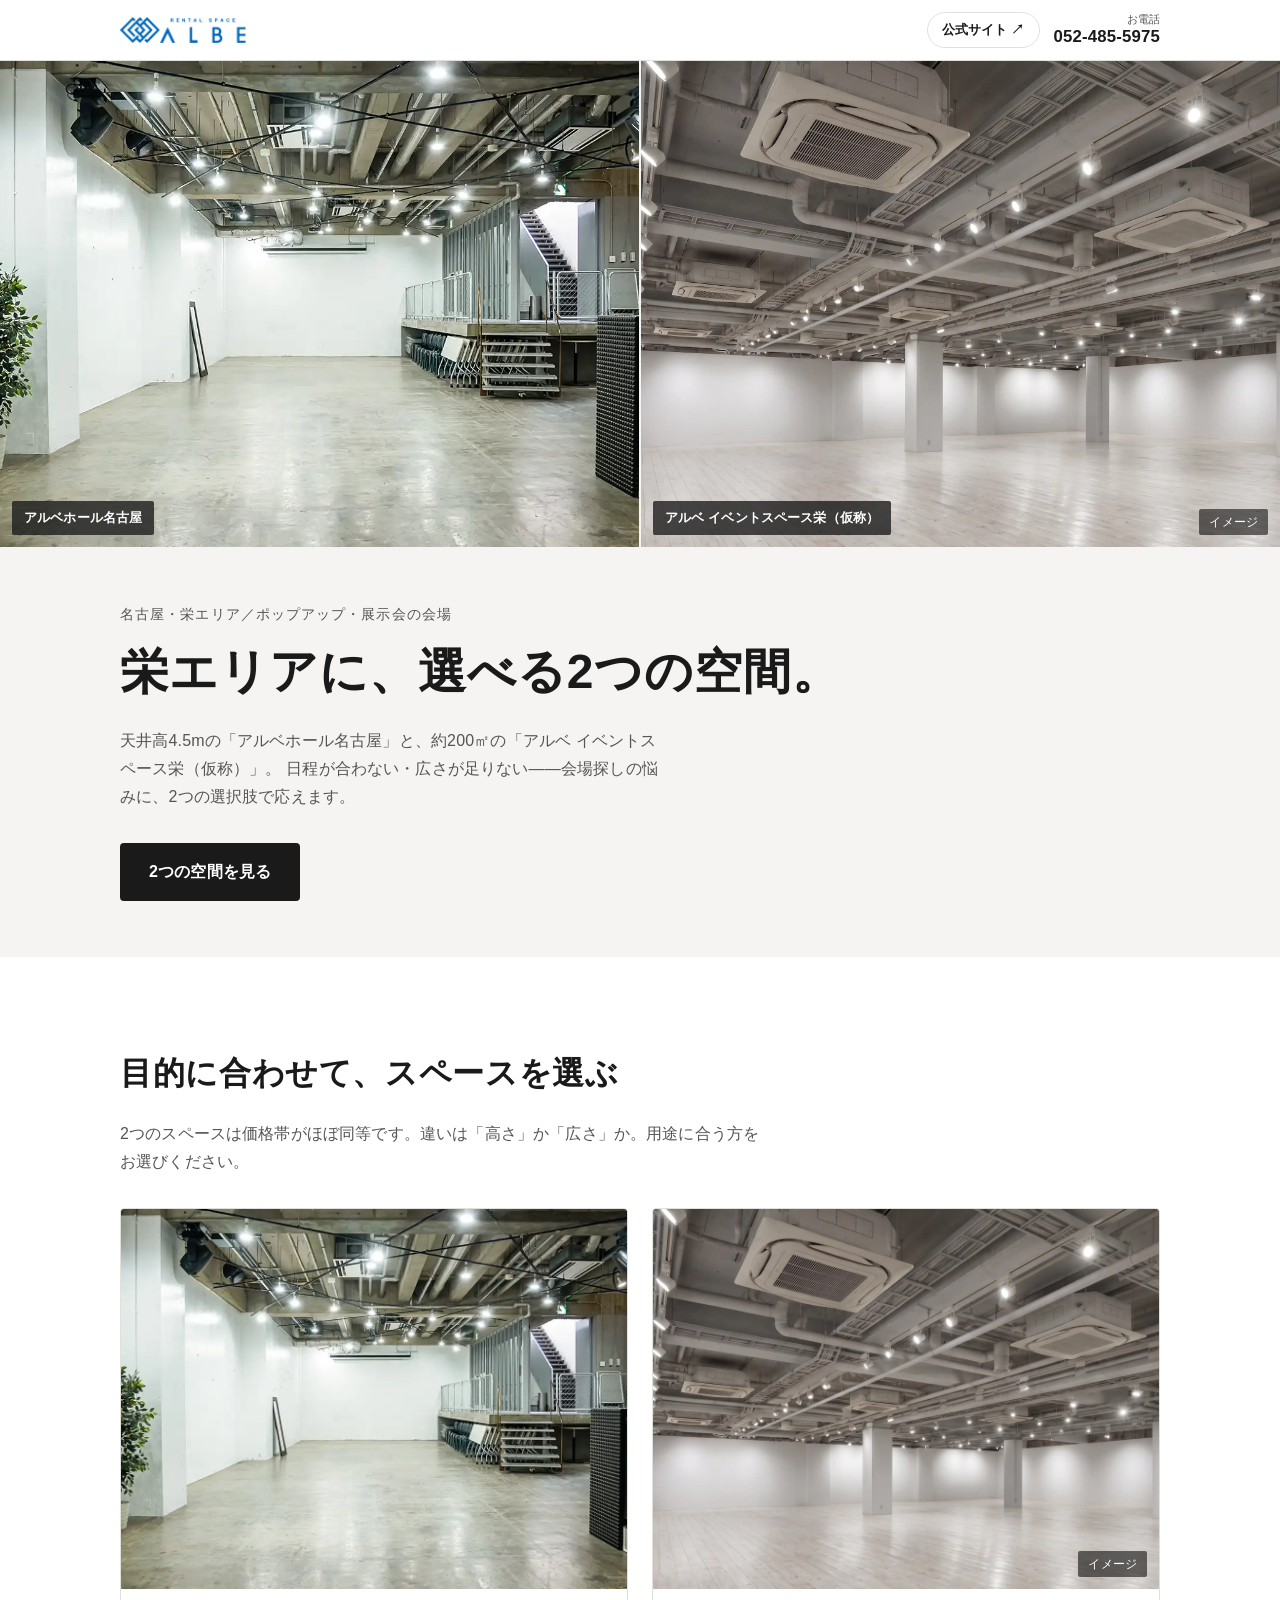
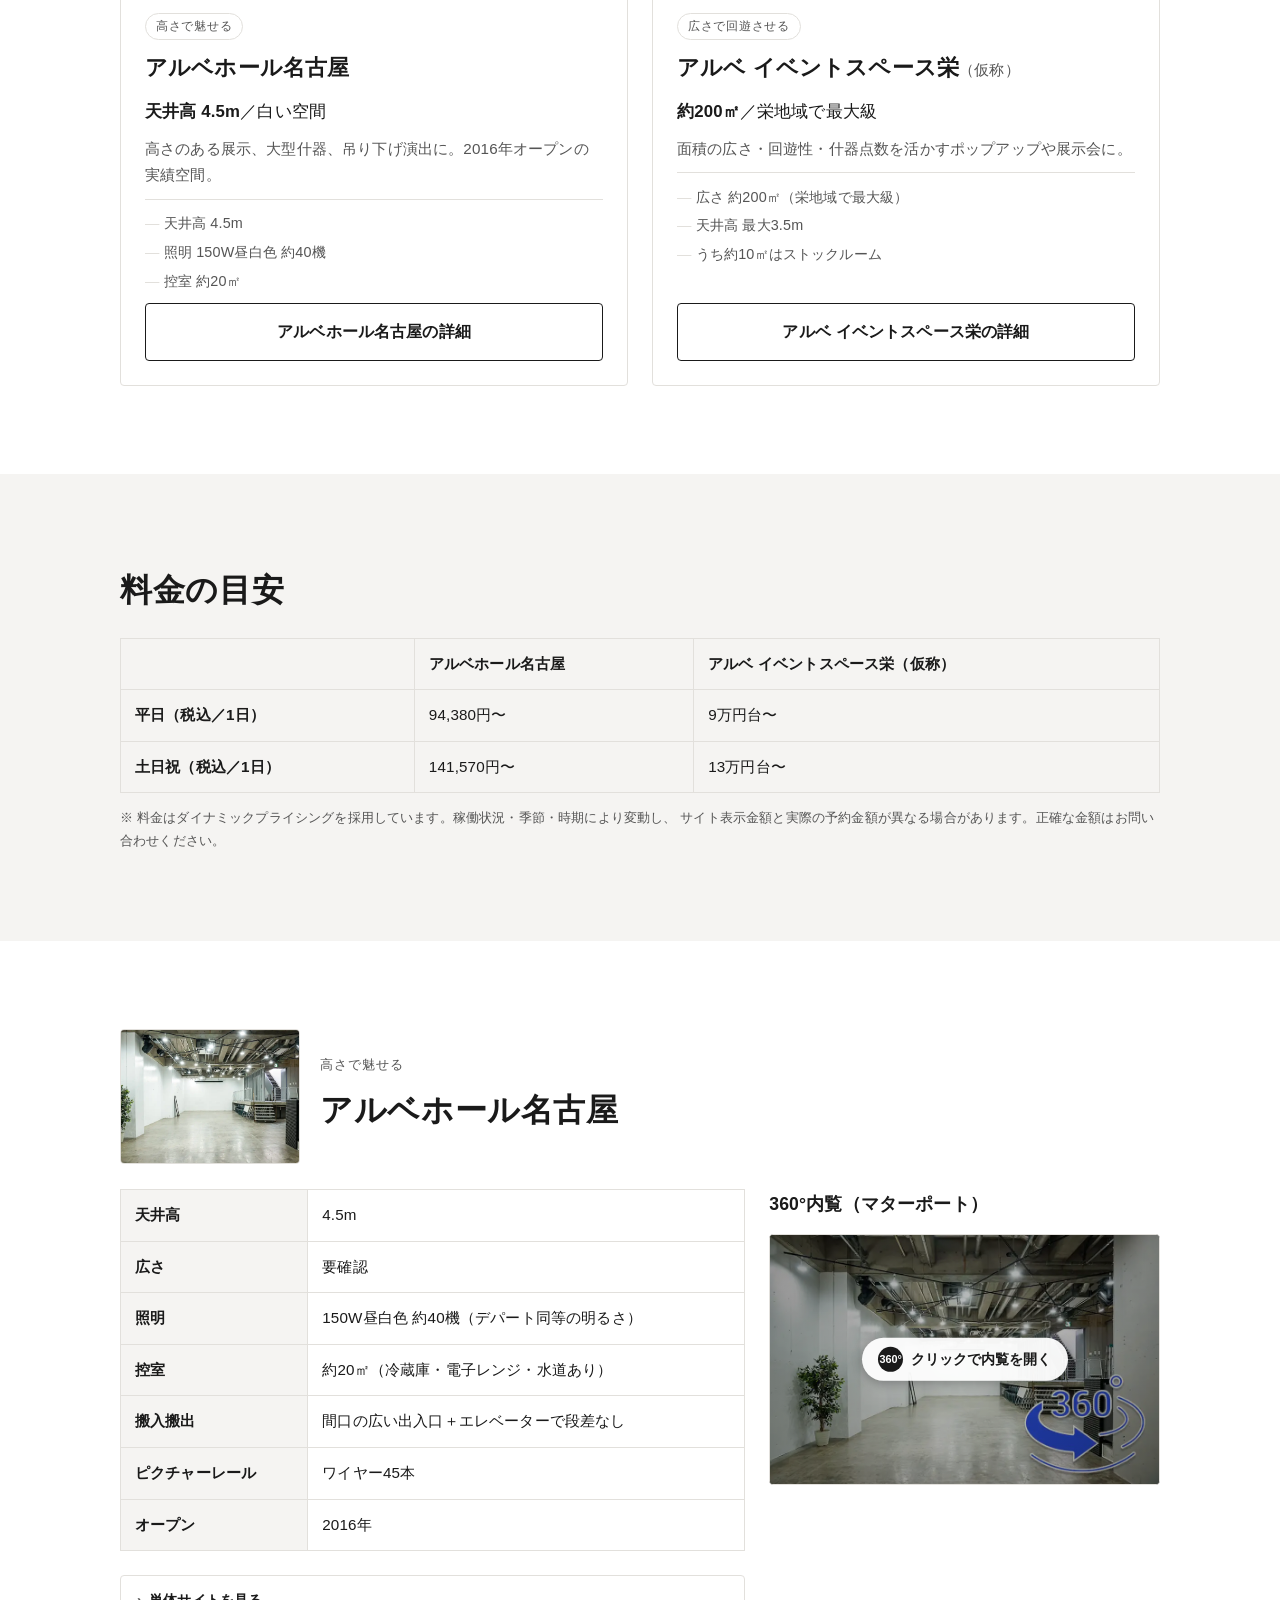
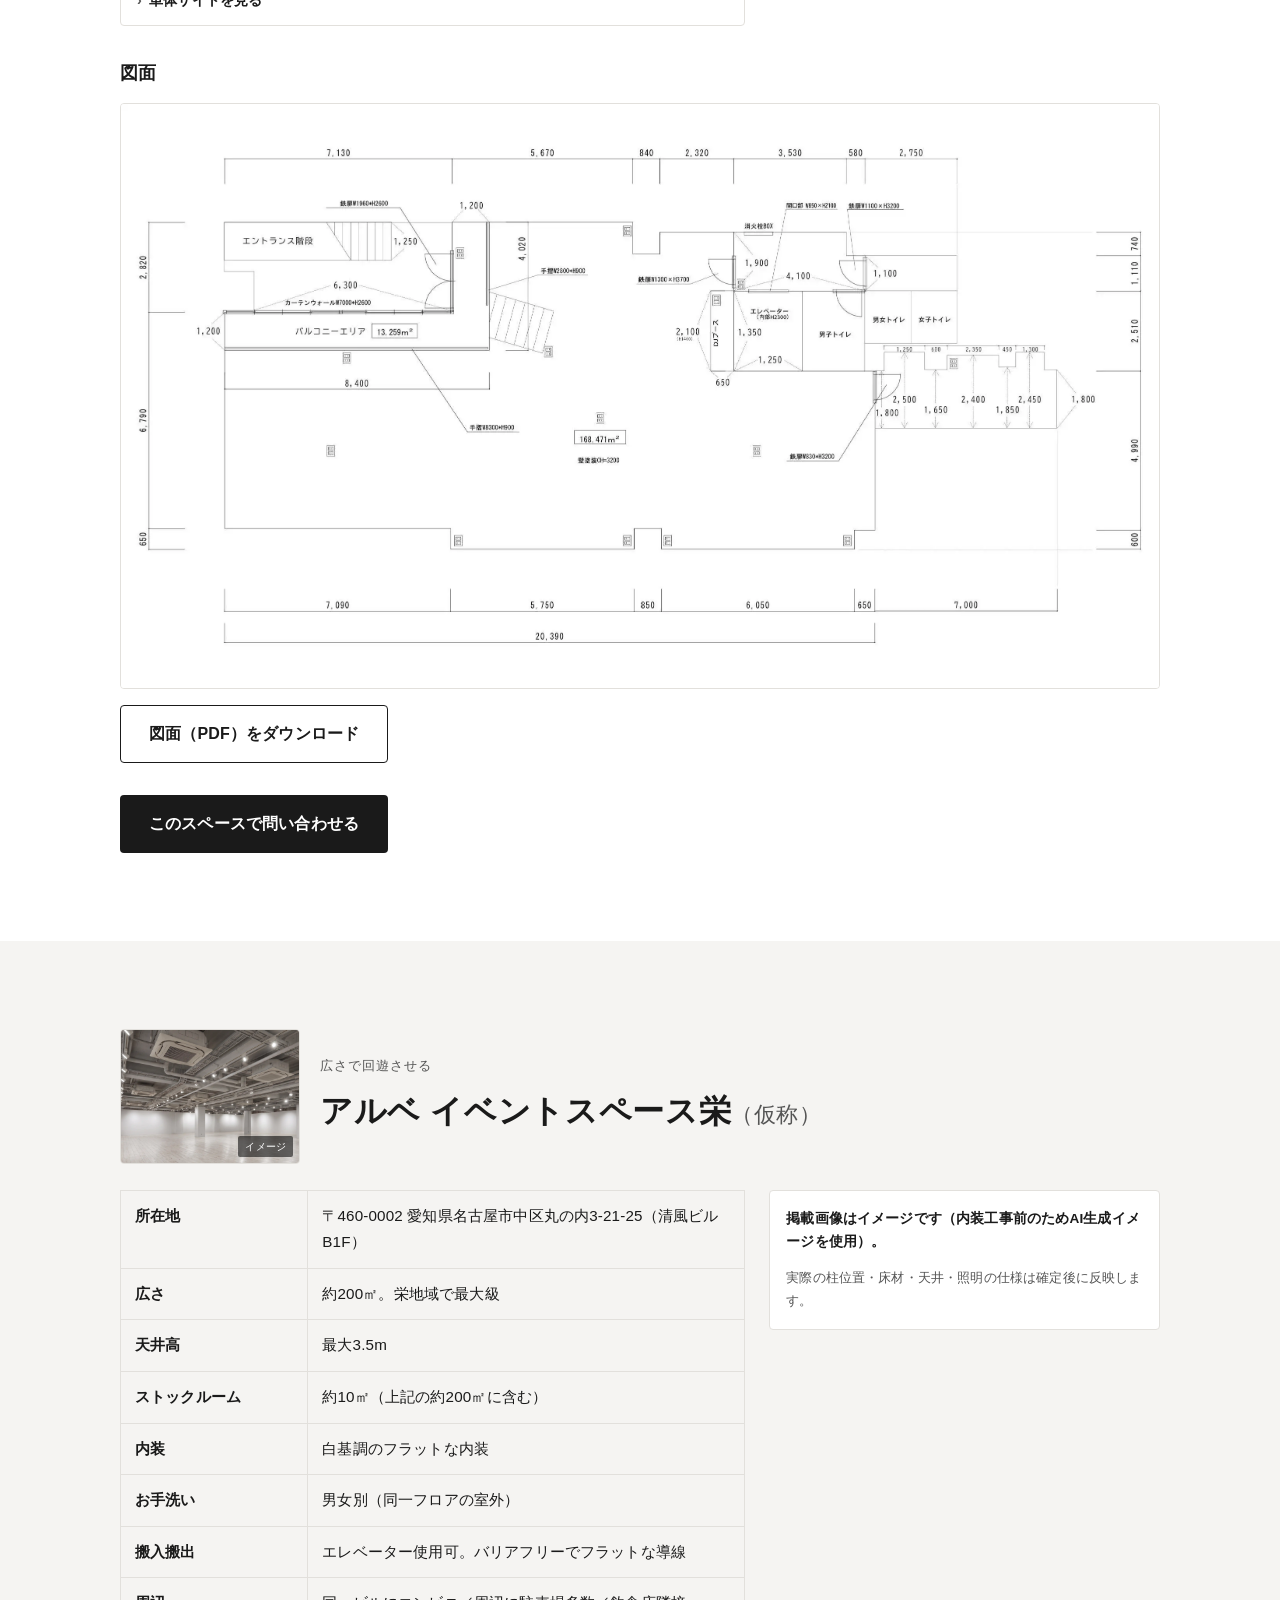
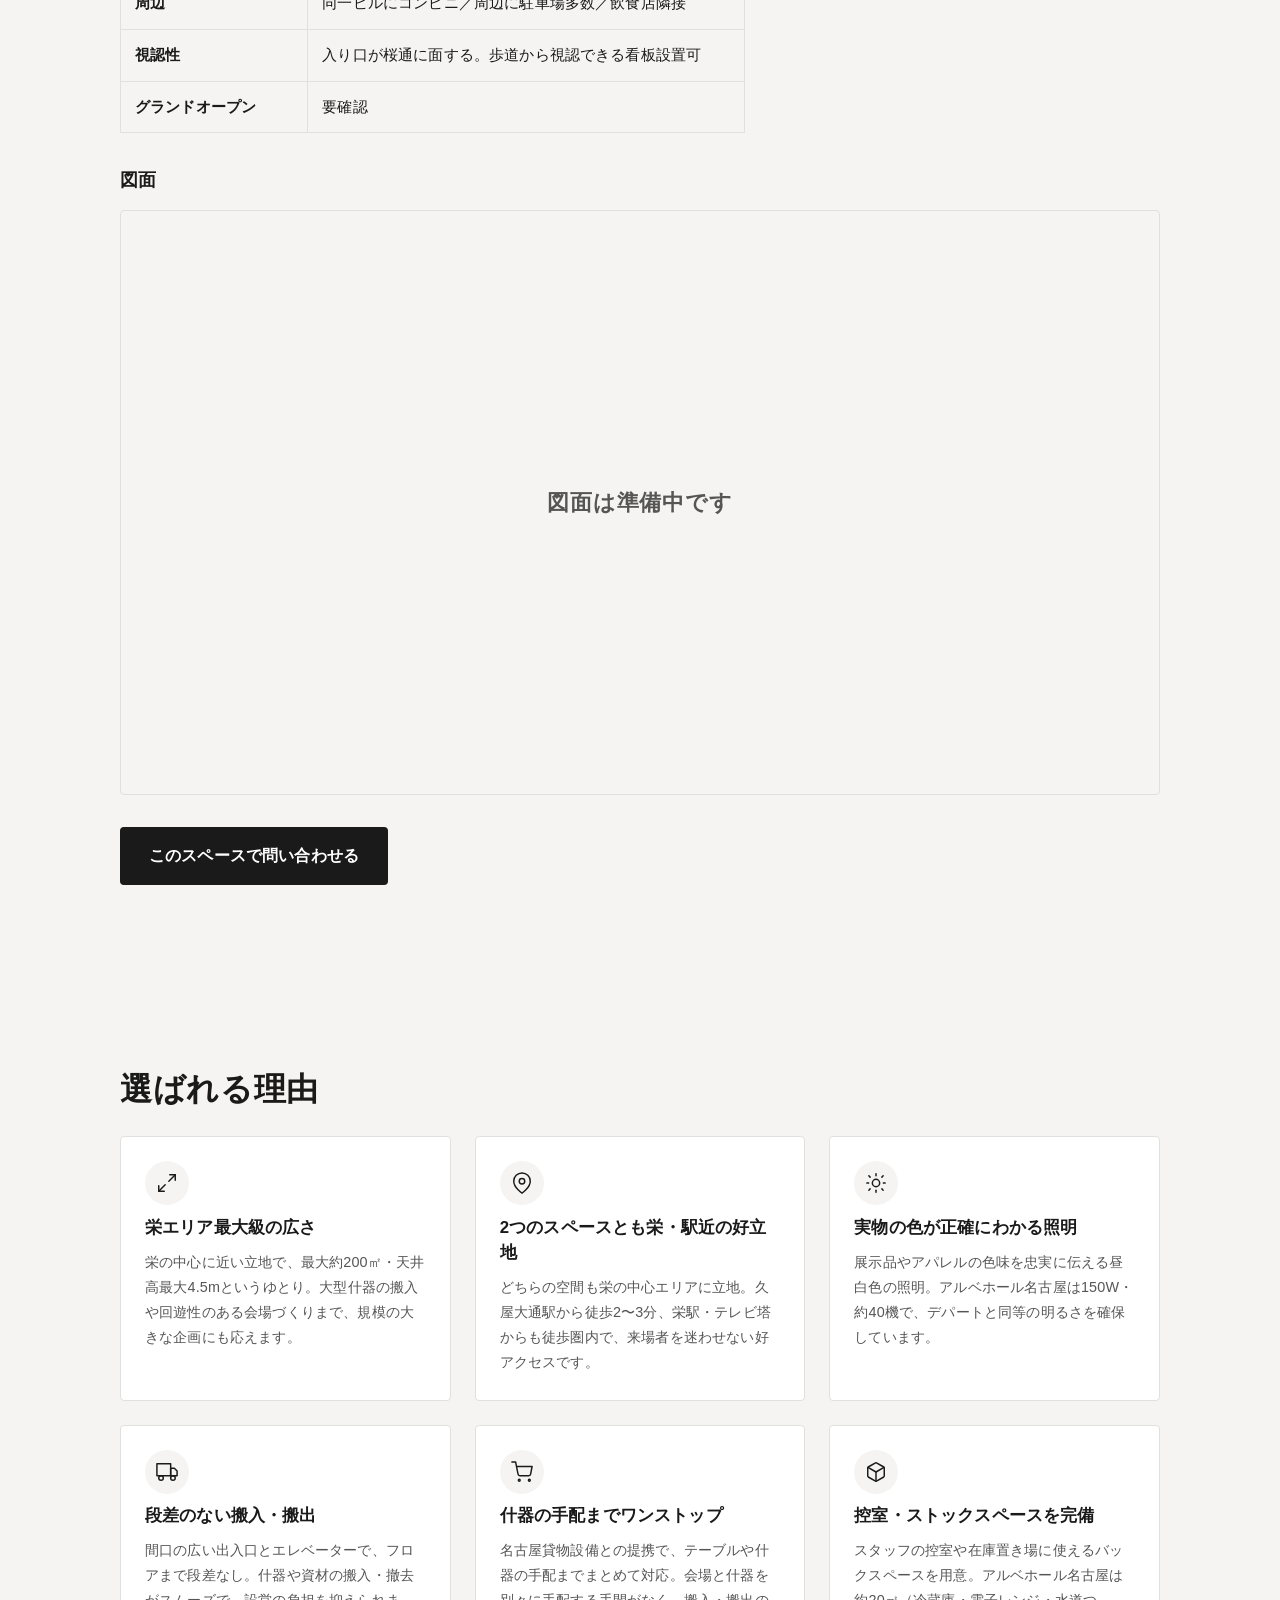
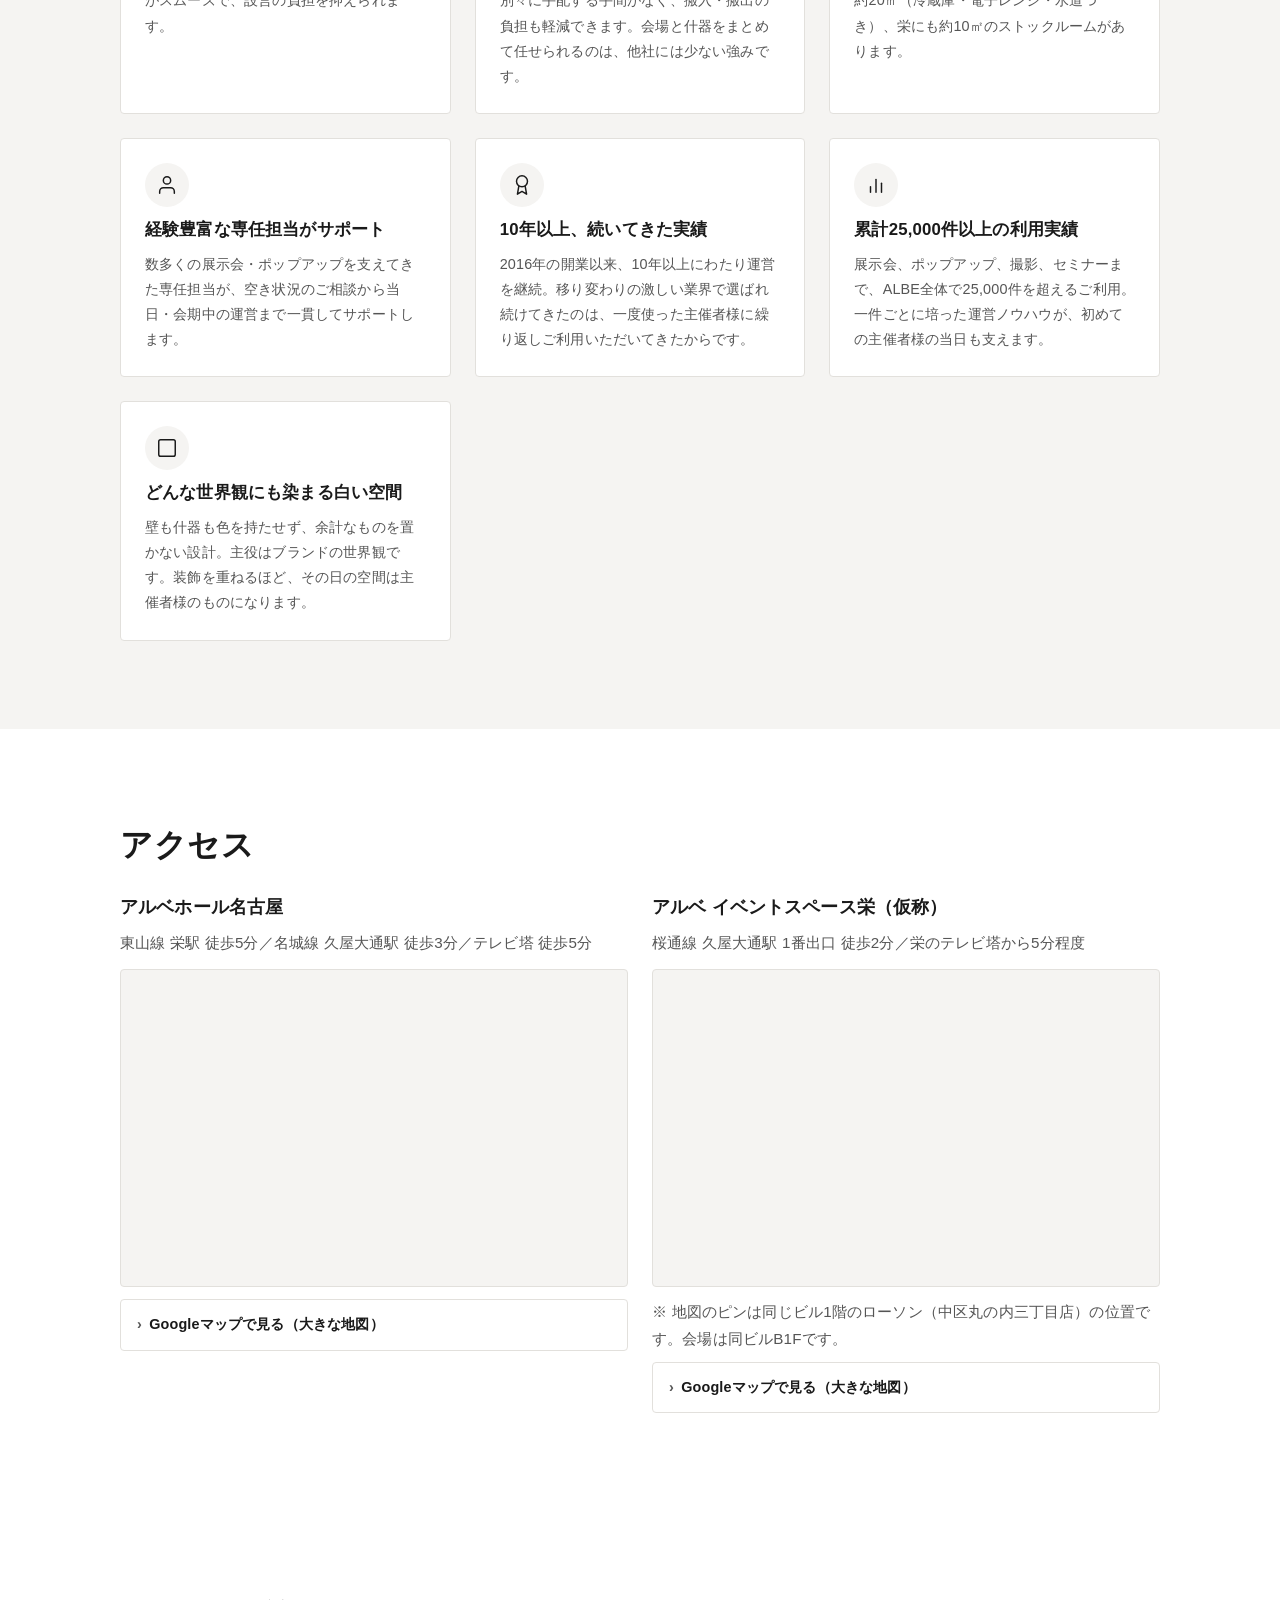
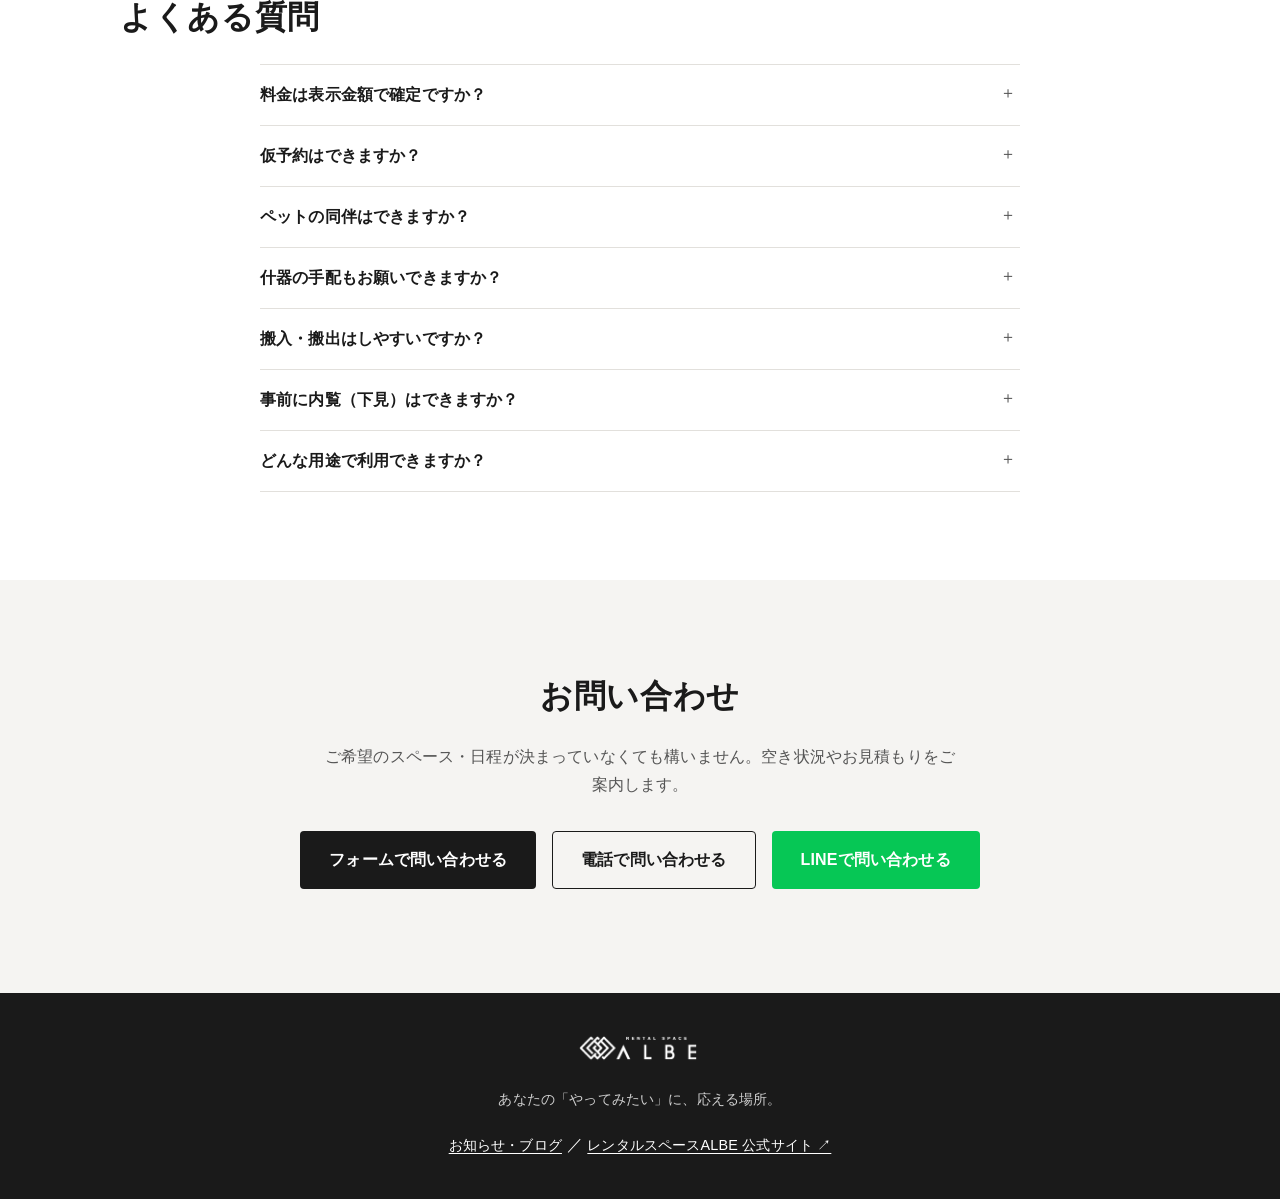
==== commit 624f8061: "栄の地図を同ビルのローソン店舗の埋め込みに変更しピン表示、注記追加、cache v11" ====
--- a/index.html
+++ b/index.html
@@ -36,7 +36,7 @@
   </script>
   -->
 
-  <link rel="stylesheet" href="./style.css?v=10">
+  <link rel="stylesheet" href="./style.css?v=11">
 
   <!-- ===== 構造化データ ===== -->
   <script type="application/ld+json">
@@ -433,8 +433,9 @@
             <h3>アルベ イベントスペース栄（仮称）</h3>
             <p>桜通線 久屋大通駅 1番出口 徒歩2分／栄のテレビ塔から5分程度</p>
             <div class="map-embed">
-              <iframe src="https://www.google.com/maps/embed?pb=!1m18!1m12!1m3!1d3261.311575623752!2d136.90166537621408!3d35.17378605768173!2m3!1f0!2f0!3f0!3m2!1i1024!2i768!4f13.1!3m3!1m2!1s0x6003712a94b78433%3A0x8dffe7ee6267a0f!2z44CSNDYwLTAwMDIg5oSb55-l55yM5ZCN5Y-k5bGL5biC5Lit5Yy65Li444Gu5YaF77yT5LiB55uu77yS77yR4oiS77yS77yVIOa4hemiqOODk-ODqw!5e0!3m2!1sja!2sjp!4v1786441421566!5m2!1sja!2sjp" style="border:0;" allowfullscreen="" loading="lazy" referrerpolicy="strict-origin-when-cross-origin" title="アルベ イベントスペース栄の地図"></iframe>
+              <iframe src="https://www.google.com/maps/embed?pb=!1m18!1m12!1m3!1d2306.091303208756!2d136.90412696318563!3d35.17393509617434!2m3!1f0!2f0!3f0!3m2!1i1024!2i768!4f13.1!3m3!1m2!1s0x6003711fe36420f3%3A0x54c1dbd299599dd7!2z44Ot44O844K944OzIOS4reWMuuS4uOOBruWGheS4ieS4geebruW6lw!5e0!3m2!1sja!2sjp!4v1786507884659!5m2!1sja!2sjp" style="border:0;" allowfullscreen="" loading="lazy" referrerpolicy="strict-origin-when-cross-origin" title="アルベ イベントスペース栄の地図（同じビルのローソン 中区丸の内三丁目店）"></iframe>
             </div>
+            <p class="map-note">※ 地図のピンは同じビル1階のローソン（中区丸の内三丁目店）の位置です。会場は同ビルB1Fです。</p>
             <a class="link-item" href="https://www.google.com/maps/search/?api=1&query=%E6%84%9B%E7%9F%A5%E7%9C%8C%E5%90%8D%E5%8F%A4%E5%B1%8B%E5%B8%82%E4%B8%AD%E5%8C%BA%E4%B8%B8%E3%81%AE%E5%86%853-21-25%E6%B8%85%E9%A2%A8%E3%83%93%E3%83%AB" target="_blank" rel="noopener">Googleマップで見る（大きな地図）</a>
           </div>
         </div>
--- a/style.css
+++ b/style.css
@@ -267,6 +267,7 @@
   overflow: hidden; background: var(--c-bg-alt);
 }
 .map-embed iframe { position: absolute; inset: 0; width: 100%; height: 100%; border: 0; }
+.map-note { margin: 0 0 .6em; font-size: .82rem; color: var(--c-ink-soft); }
 
 /* ---- 詳細セクションの見出し＋識別用サムネイル（見出し左に小さめ配置） ---- */
 .detail-head { display: flex; align-items: center; gap: 20px; margin-bottom: 1.6em; }
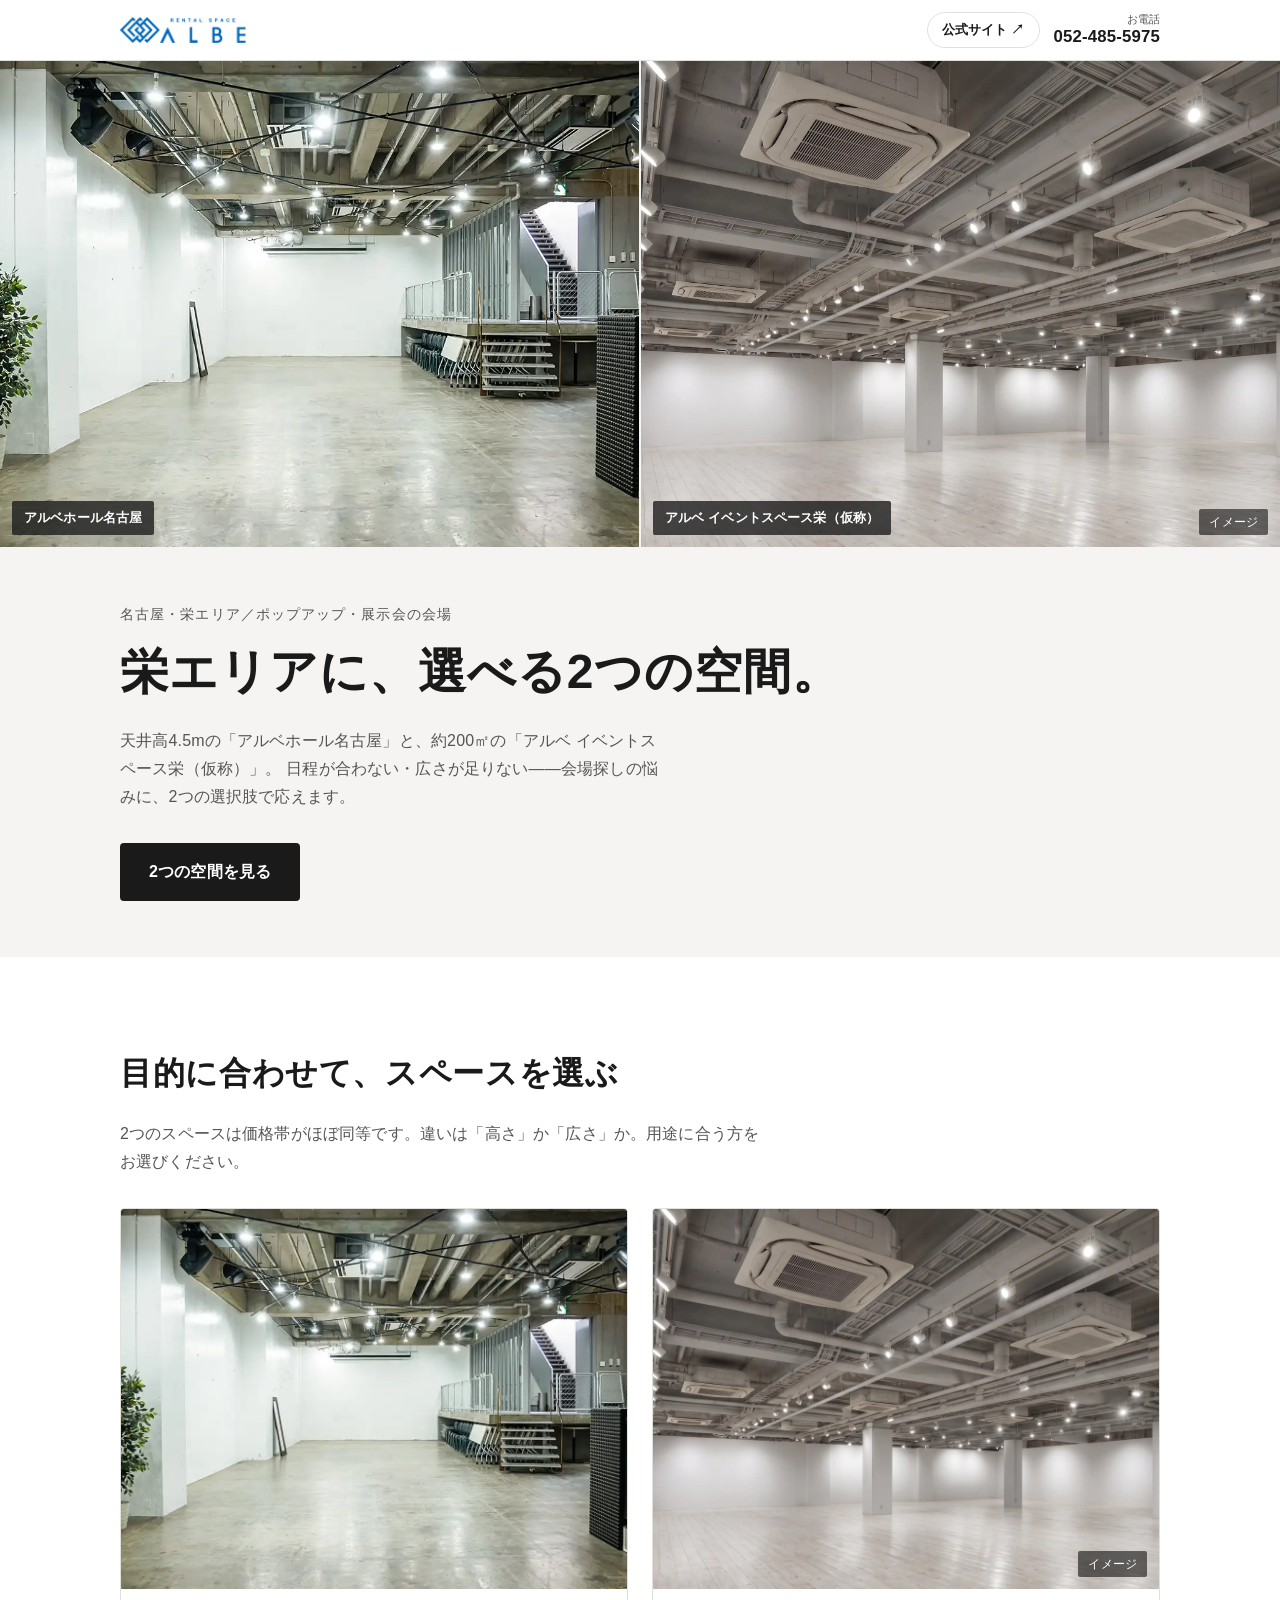
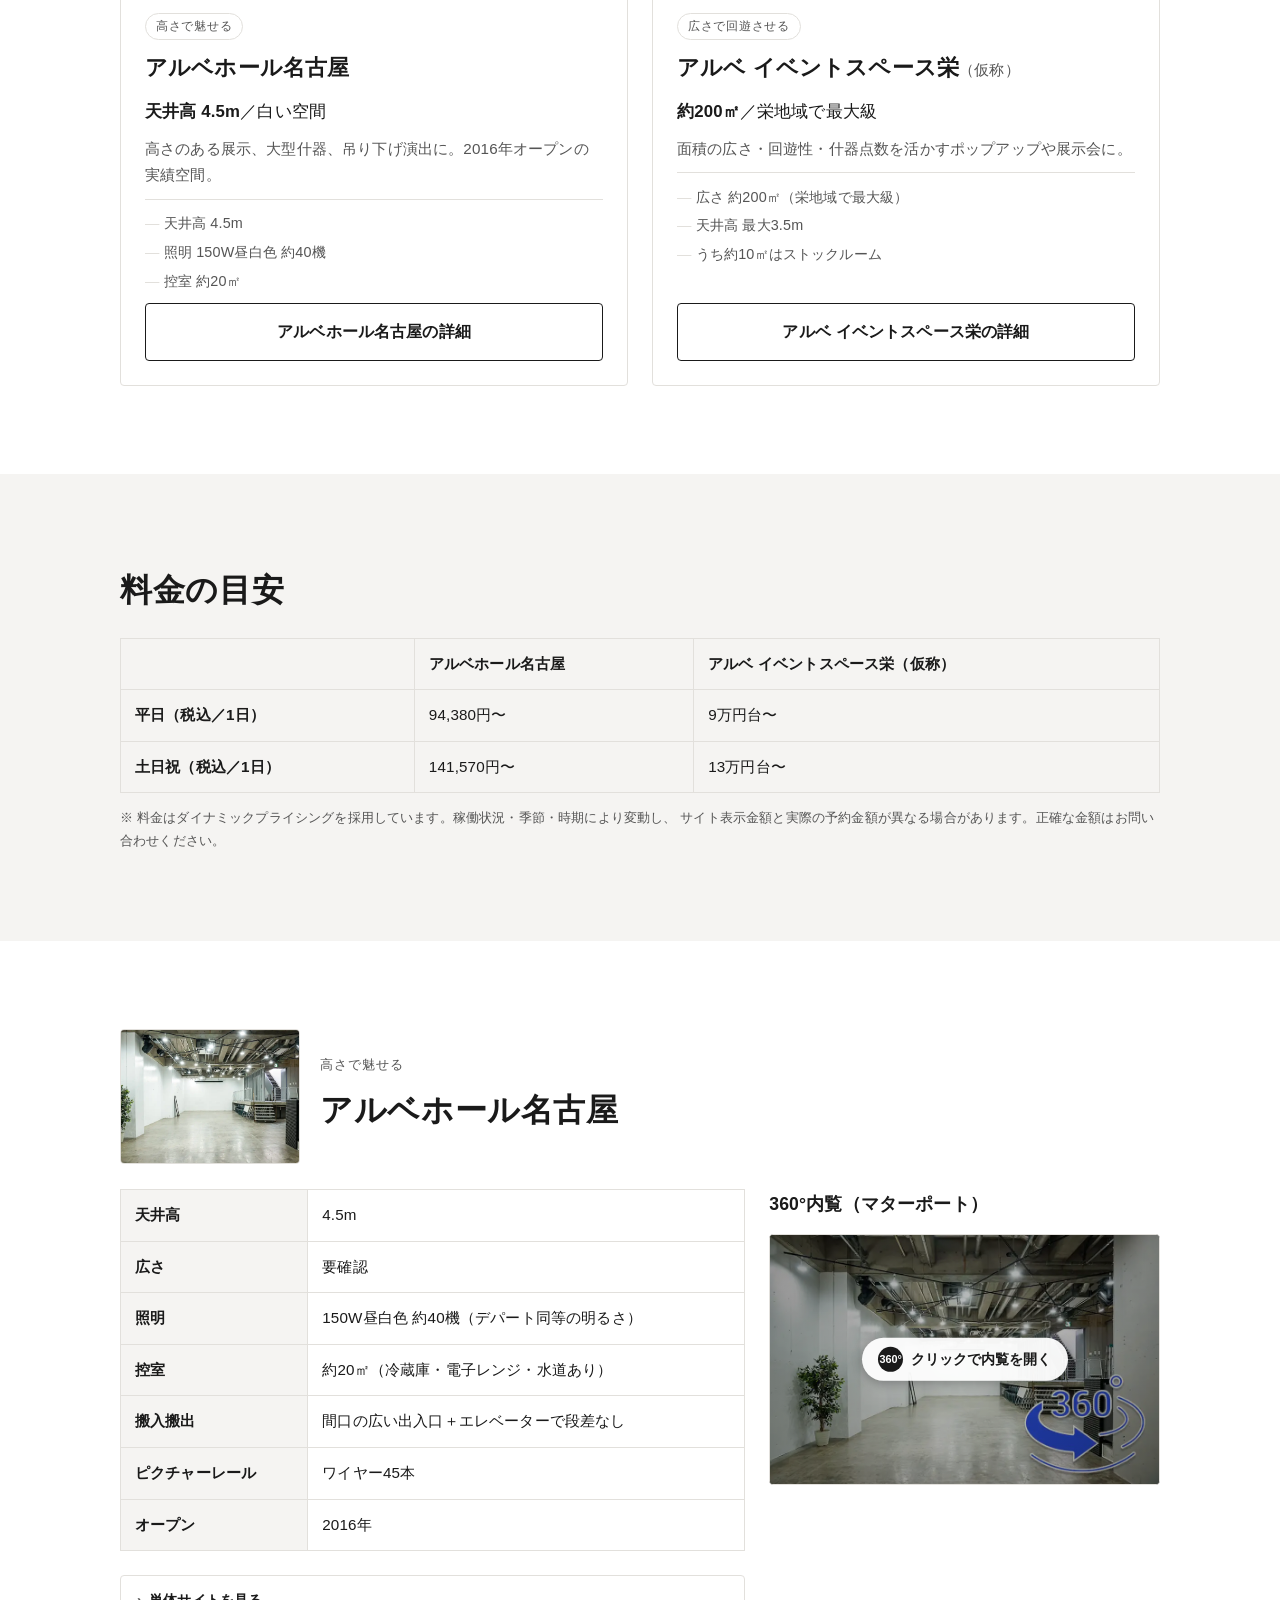
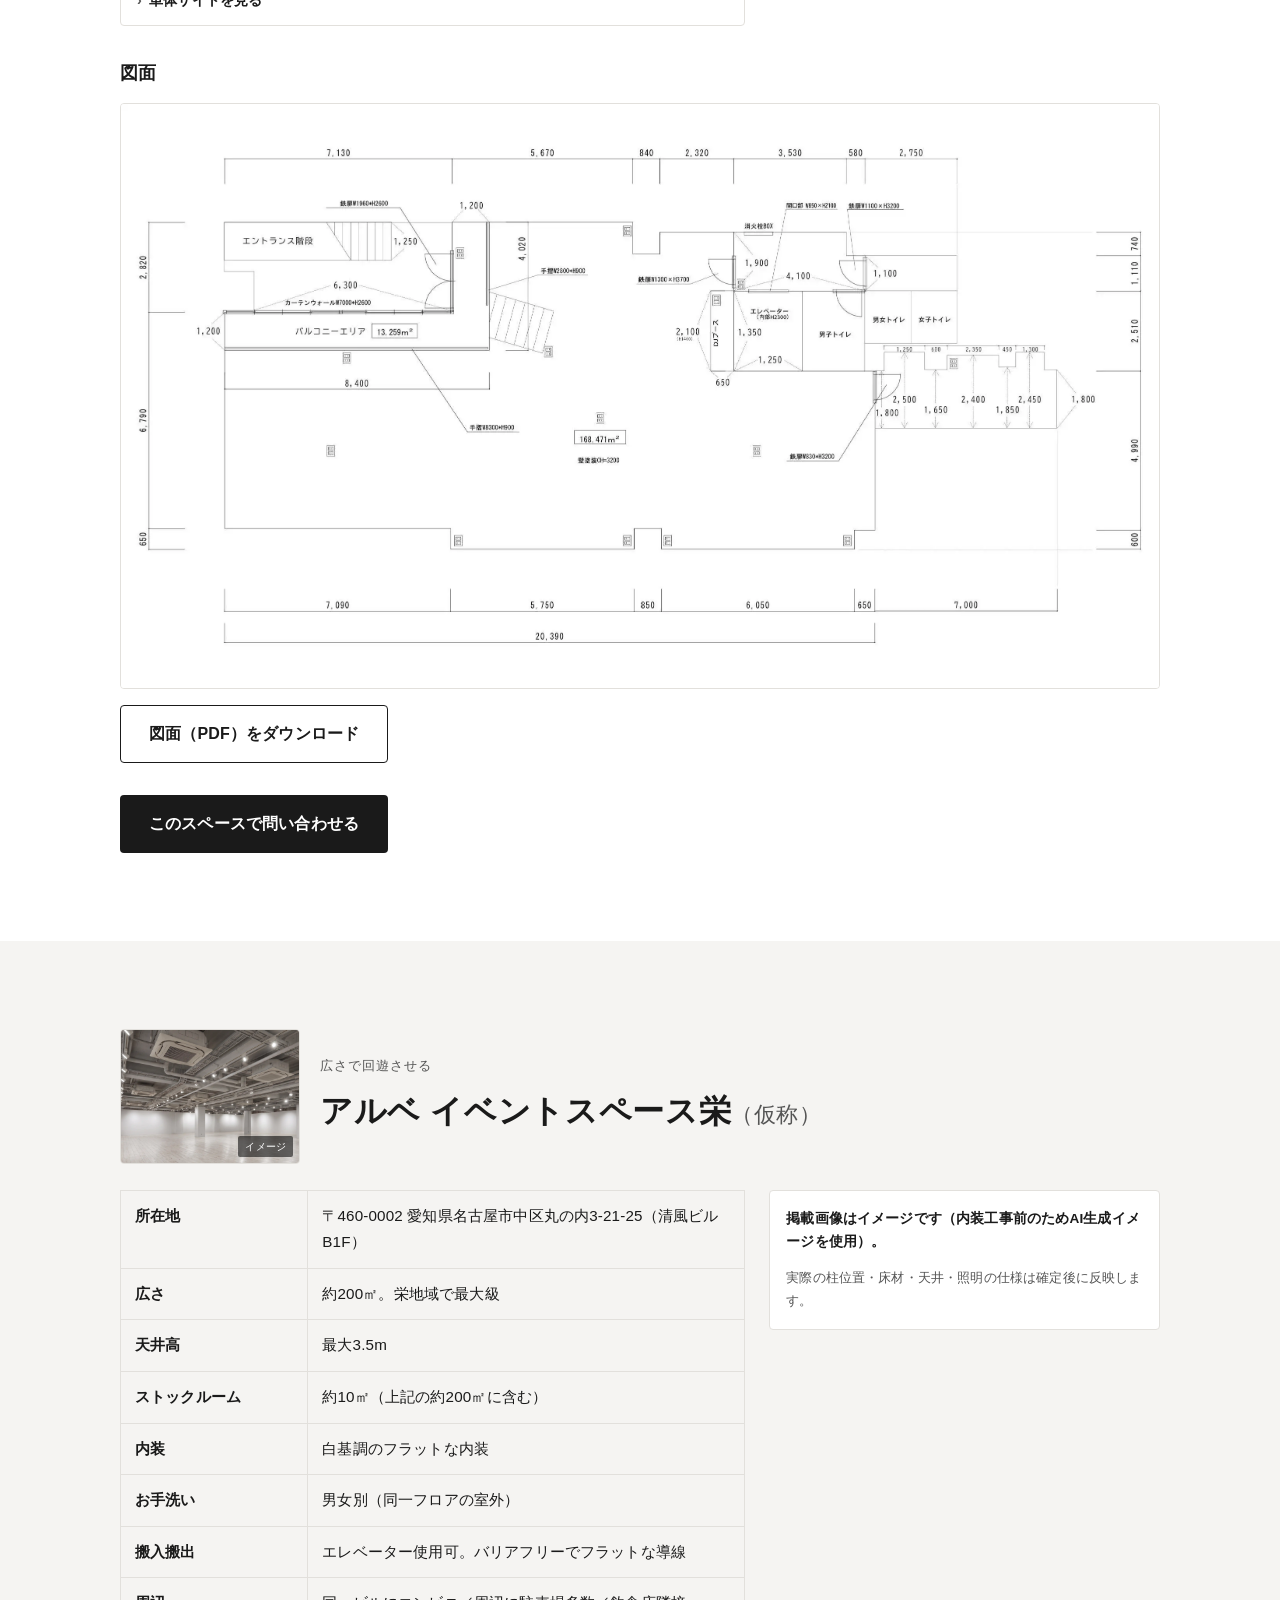
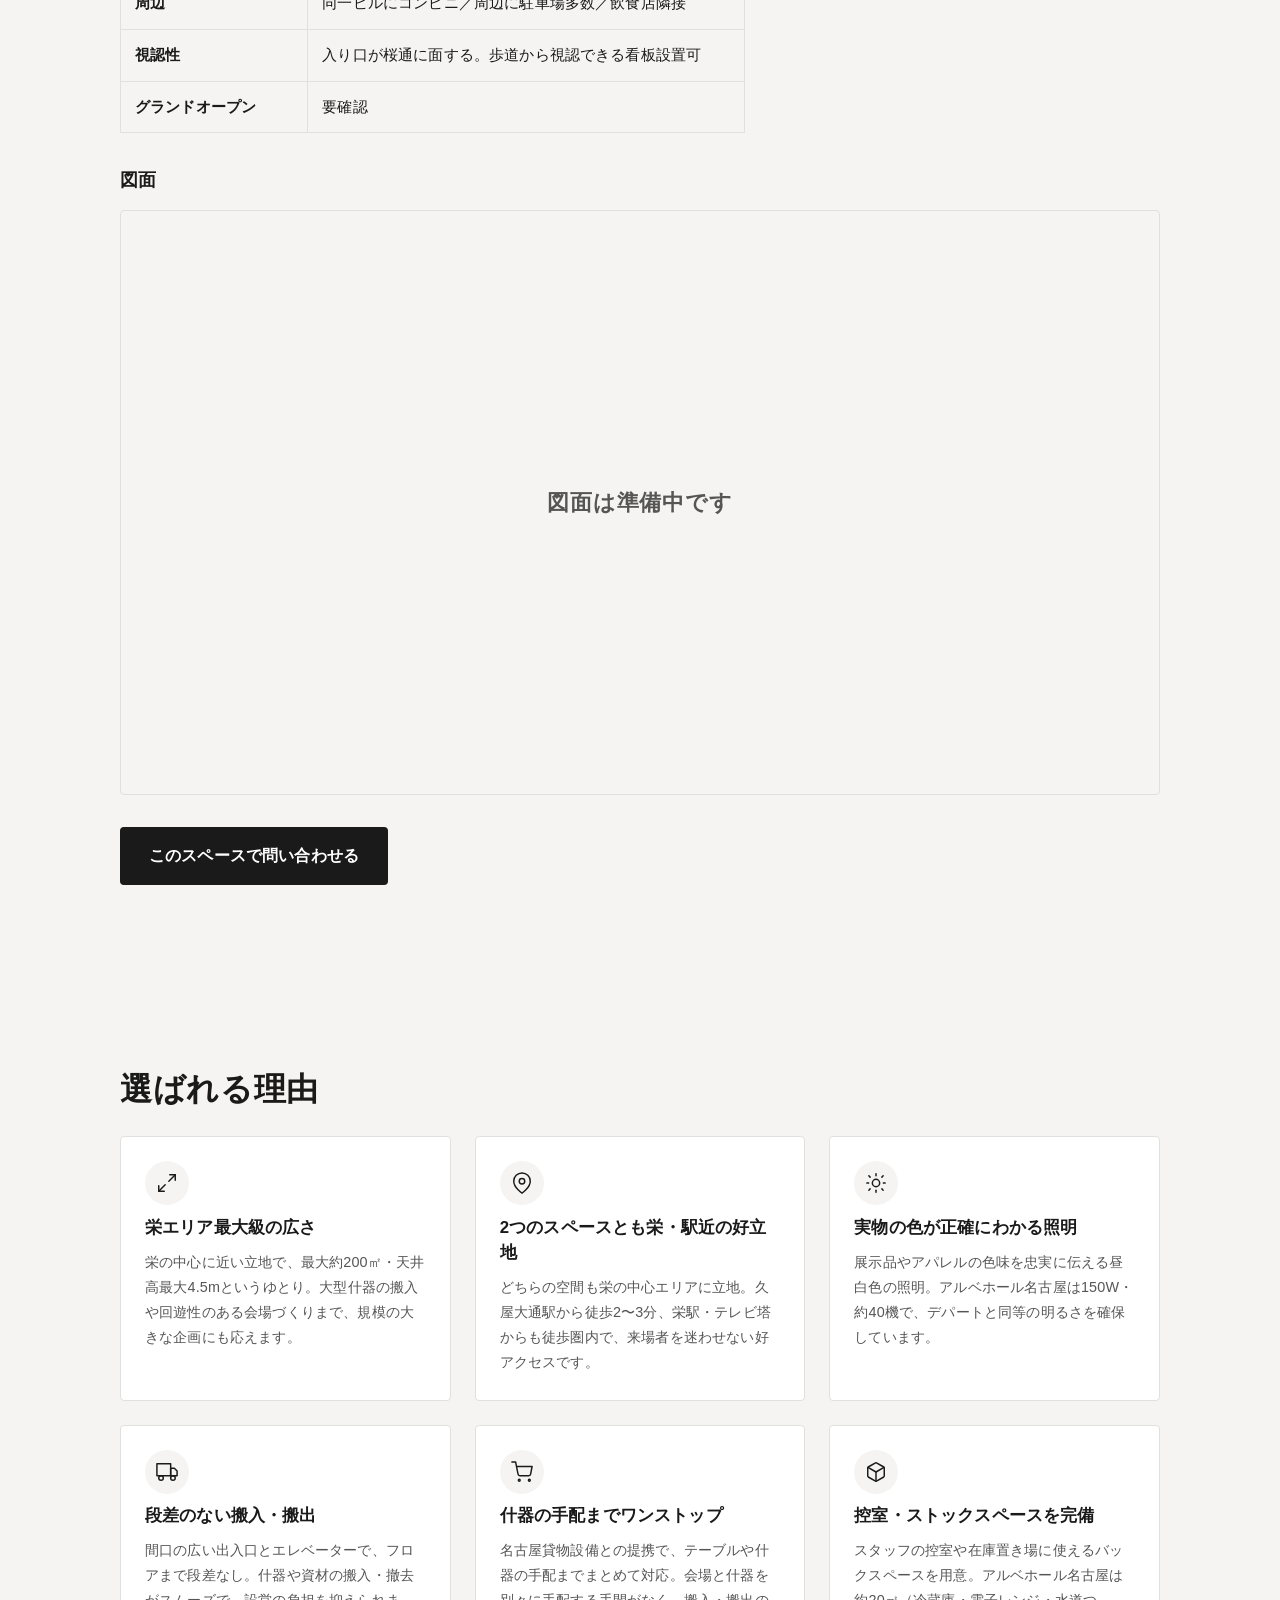
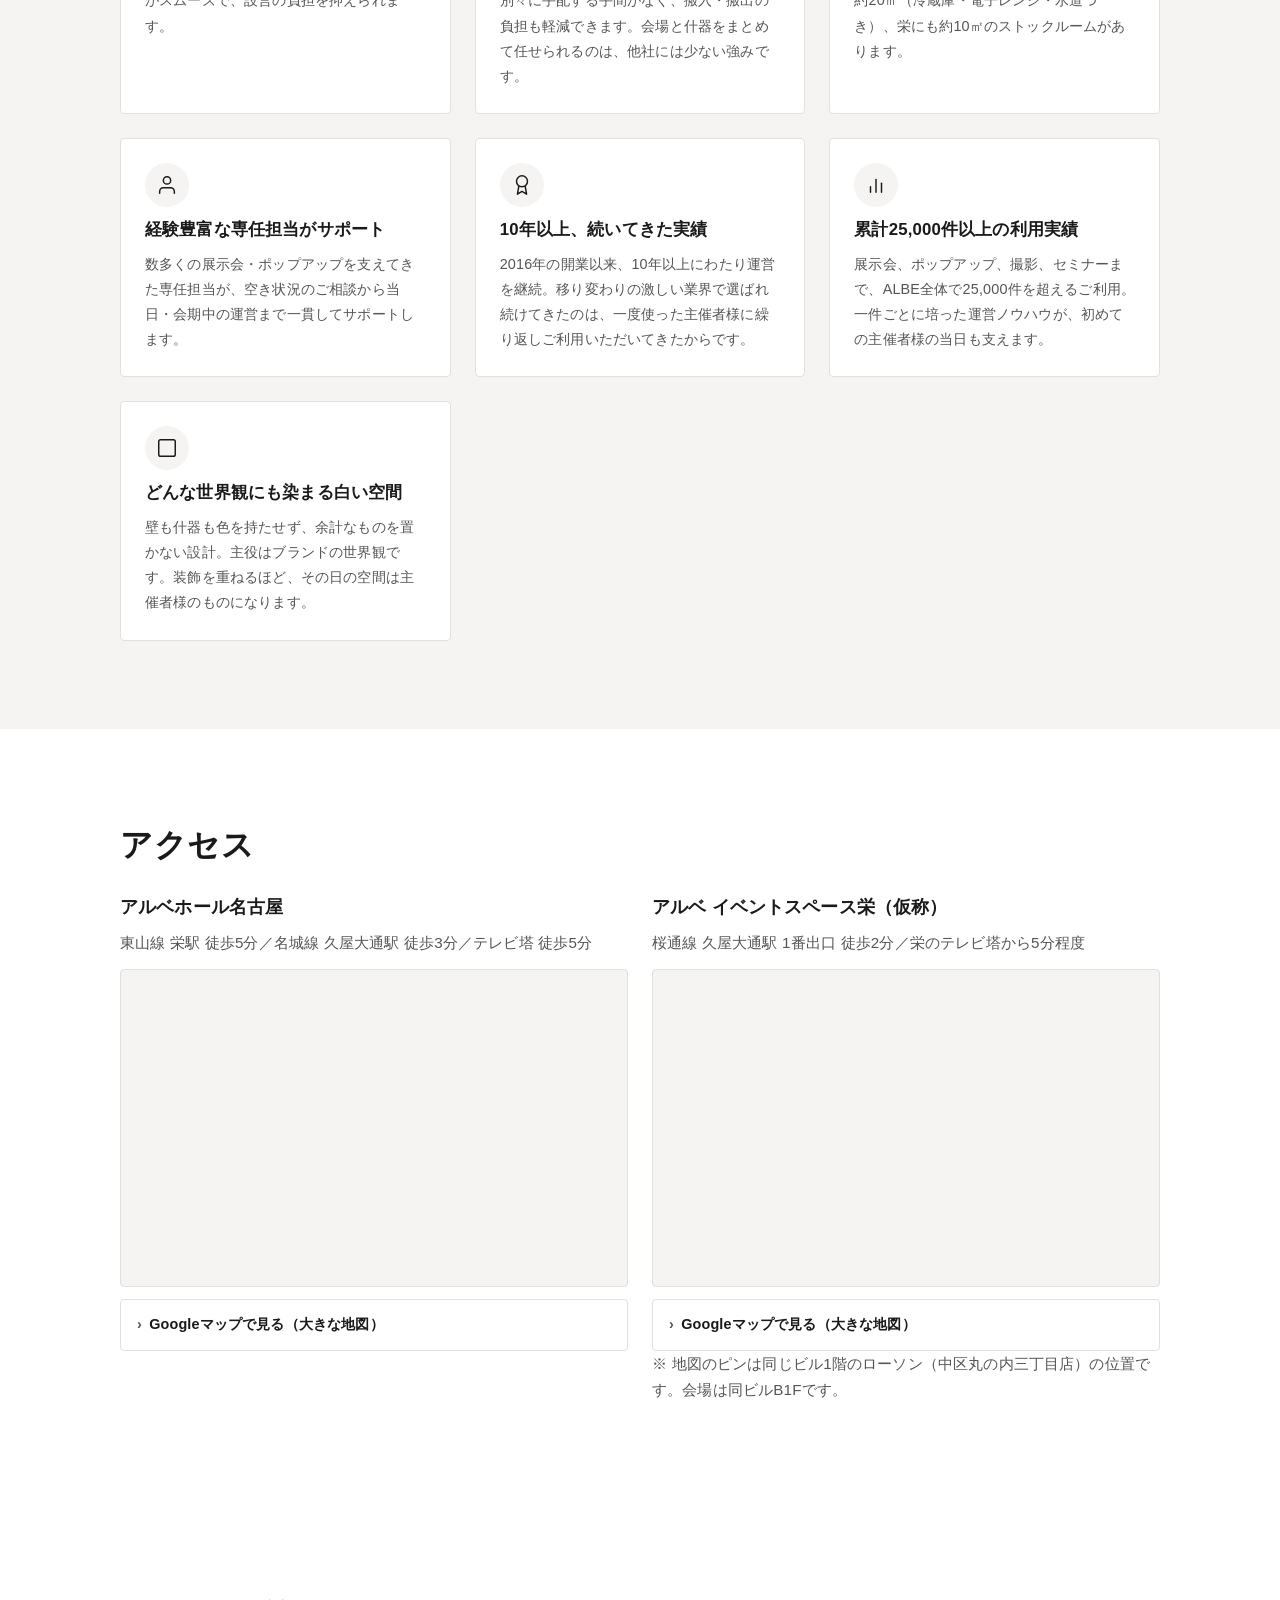
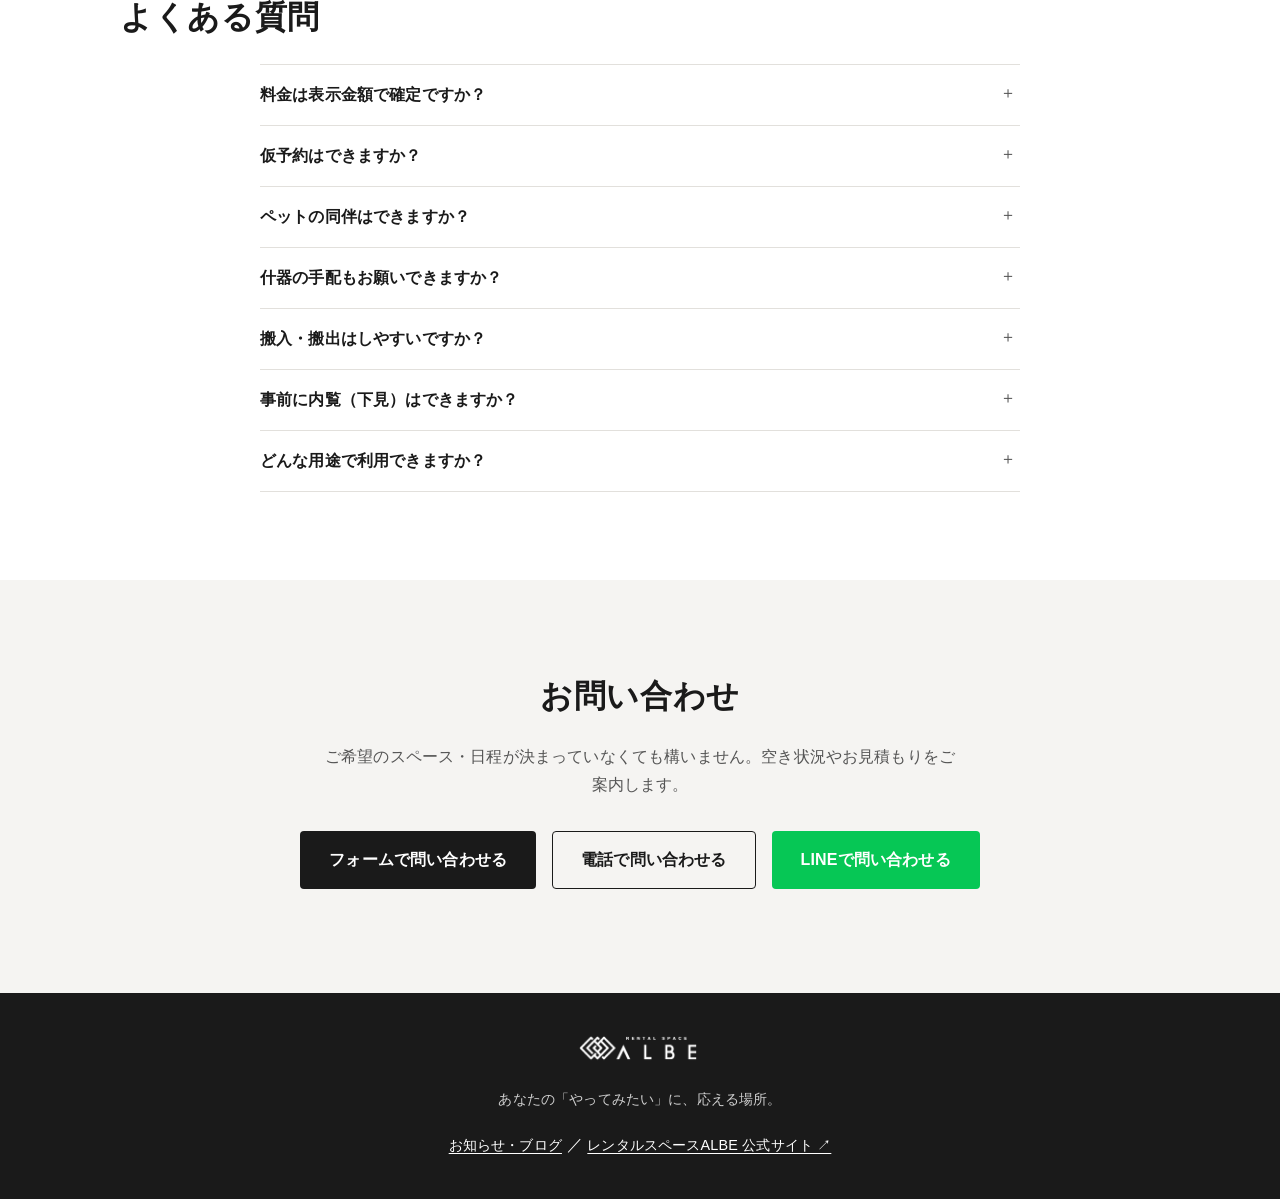
==== commit 7e3c4d8c: "栄の地図の注記をボタンの下に移動" ====
--- a/index.html
+++ b/index.html
@@ -435,8 +435,8 @@
             <div class="map-embed">
               <iframe src="https://www.google.com/maps/embed?pb=!1m18!1m12!1m3!1d2306.091303208756!2d136.90412696318563!3d35.17393509617434!2m3!1f0!2f0!3f0!3m2!1i1024!2i768!4f13.1!3m3!1m2!1s0x6003711fe36420f3%3A0x54c1dbd299599dd7!2z44Ot44O844K944OzIOS4reWMuuS4uOOBruWGheS4ieS4geebruW6lw!5e0!3m2!1sja!2sjp!4v1786507884659!5m2!1sja!2sjp" style="border:0;" allowfullscreen="" loading="lazy" referrerpolicy="strict-origin-when-cross-origin" title="アルベ イベントスペース栄の地図（同じビルのローソン 中区丸の内三丁目店）"></iframe>
             </div>
+            <a class="link-item" href="https://www.google.com/maps/search/?api=1&query=%E6%84%9B%E7%9F%A5%E7%9C%8C%E5%90%8D%E5%8F%A4%E5%B1%8B%E5%B8%82%E4%B8%AD%E5%8C%BA%E4%B8%B8%E3%81%AE%E5%86%853-21-25%E6%B8%85%E9%A2%A8%E3%83%93%E3%83%AB" target="_blank" rel="noopener">Googleマップで見る（大きな地図）</a>
             <p class="map-note">※ 地図のピンは同じビル1階のローソン（中区丸の内三丁目店）の位置です。会場は同ビルB1Fです。</p>
-            <a class="link-item" href="https://www.google.com/maps/search/?api=1&query=%E6%84%9B%E7%9F%A5%E7%9C%8C%E5%90%8D%E5%8F%A4%E5%B1%8B%E5%B8%82%E4%B8%AD%E5%8C%BA%E4%B8%B8%E3%81%AE%E5%86%853-21-25%E6%B8%85%E9%A2%A8%E3%83%93%E3%83%AB" target="_blank" rel="noopener">Googleマップで見る（大きな地図）</a>
           </div>
         </div>
       </div>
